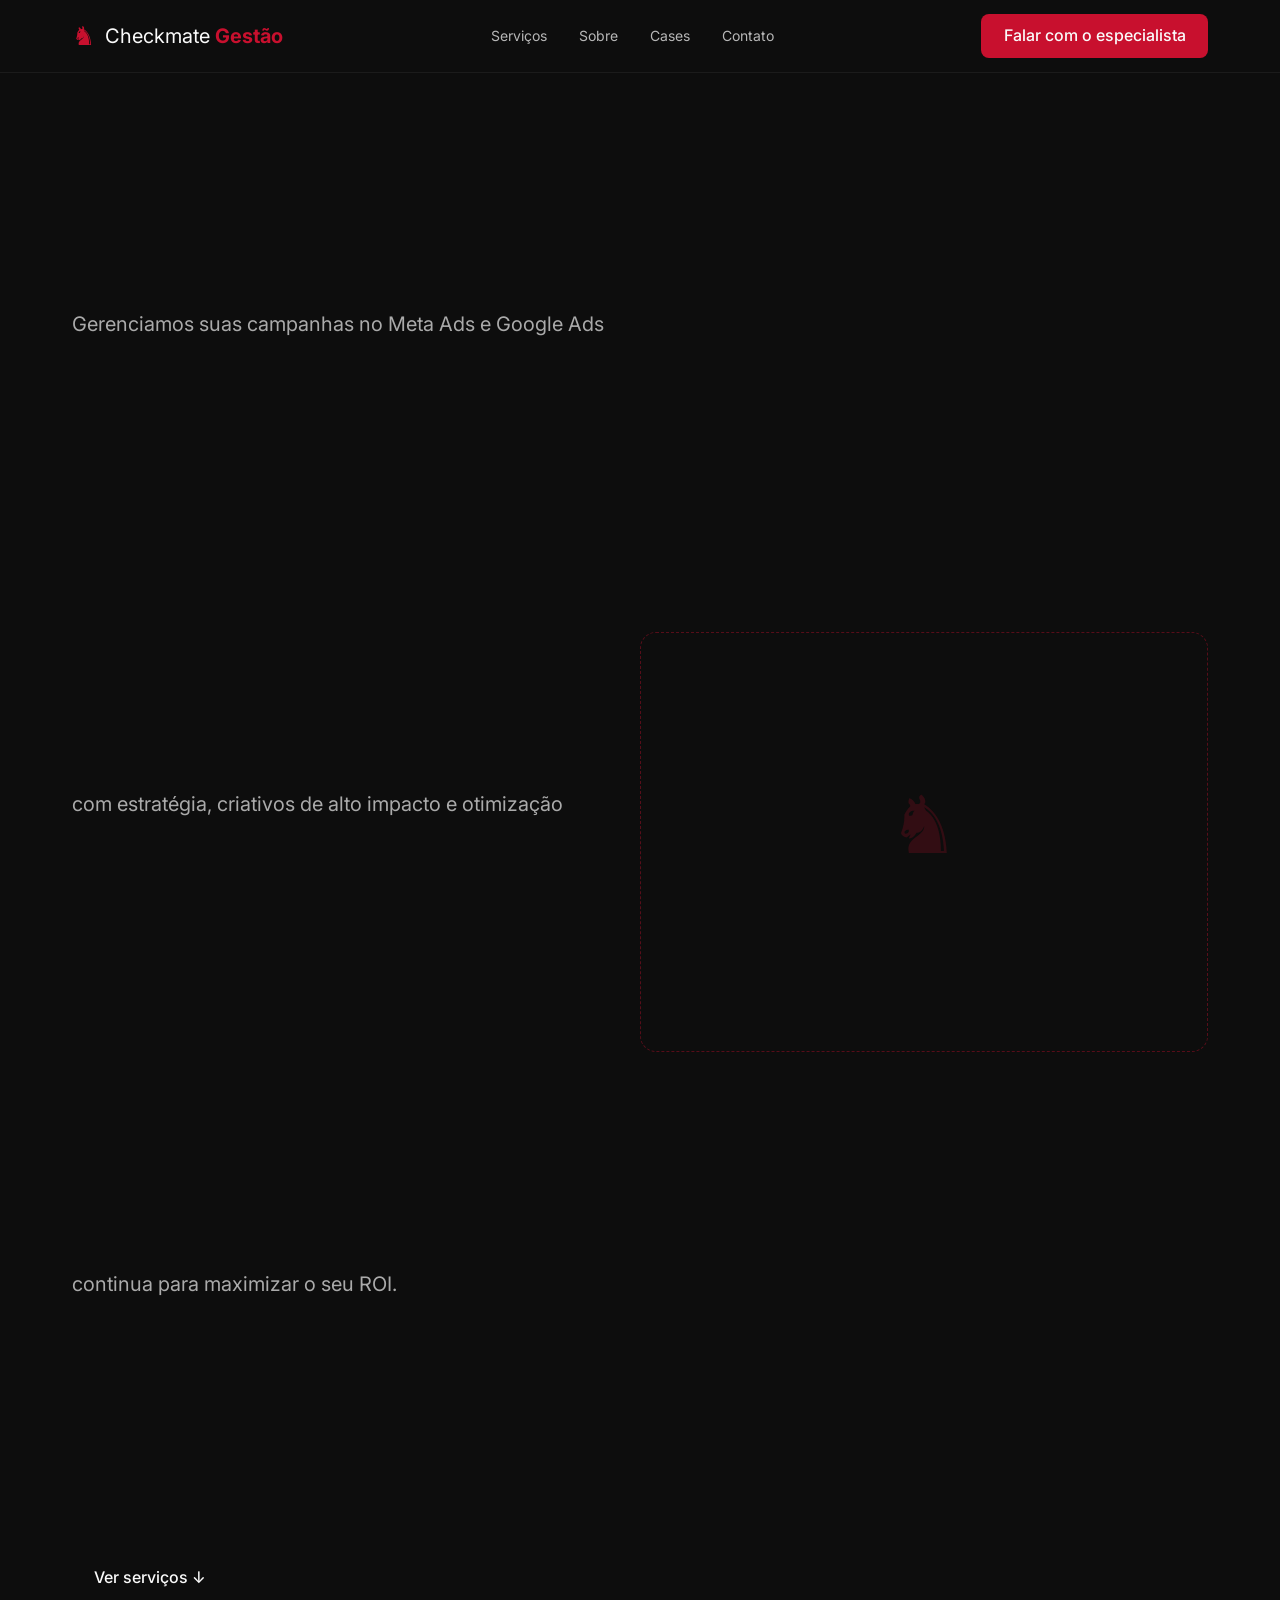
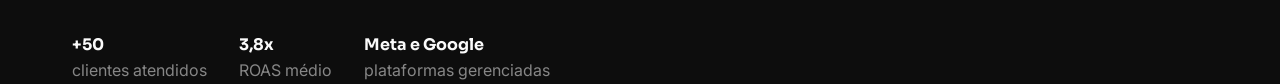
==== index.html @ 5fbe3f07 "primeira aula" ====
<!DOCTYPE html>
<html lang="pt-br">
<head>
    <meta charset="UTF-8">
    <meta name="viewport" content="width=device-width, initial-scale=1.0">
    <title>Checkmate Gestão - Tráfego Pago que Converte</title>
    <link rel="preconnect" href="https://fonts.googleapis.com" />
    <link
    href="https://fonts.googleapis.com/css2?family=Sora:wght@300;400;600;700&family=Inter:wght@300;400;500&display=swap"
    rel="stylesheet"
    />

    <link rel="stylesheet" href="css/global.css">
    <link rel="stylesheet" href="css/navbar.css">
    <link rel="stylesheet" href="css/hero.css">
    <link rel="stylesheet" href="css/services.css">
    <link rel="stylesheet" href="css/footbar.css">
</head>


<body>

<header class="navbar">
    <div class="container navbar__inner">
        <!--Logo do cavalim-->
        <a href="#inicio" class="navbar__logo">
            <span class="navbar__logo-icon">♞</span>
            <span class="navbar__logo-text">
                Checkmate <strong>Gestão</strong>
            </span>
        </a>

        <nav class="navbar__nav">
            <a href="#servicos">Serviços</a>
            <a href="#sobre">Sobre</a>
            <a href="#cases">Cases</a>
            <a href="#contato">Contato</a>
        </nav>

        <a href="#contato" class="btn btn--primary">
            Falar com o especialista
        </a>
    </div>    
</header>

<section class="hero" id="inicio">
    <div class="container hero__inner">
        <div class="hero__content">
            <span class="hero__tag">
                ♞ Gestão de Tráfego Pago  
            </span>

            <h1 class="hero__title">
                Tráfego que <em>converte</em>,
                resultados que <em>escalam</em>
            </h1>

            <p class="hero__subtitle">
                Gerenciamos suas campanhas no Meta Ads e Google Ads
                com estratégia, criativos de alto impacto e 
                otimização continua para maximizar o seu ROI.
            </p>

            <div class="hero__actions">
                <a href="#contato" class="btn btn--ghost">
                    Ver serviços ↓
                </a>
            </div>

            <div class="hero__stats">
                <div class="hero__stat">
                    <strong>+50</strong>
                    <span>clientes atendidos</span>
                </div>
                <div class="hero__stat">
                    <strong>3,8x</strong>
                    <span>ROAS médio</span>
                </div>
                <div class="hero__stat">
                    <strong>Meta e Google</strong>
                    <span>plataformas gerenciadas</span>
                </div>
            </div>

        </div>

        <div class="hero__images">
            <div class="hero__image-placeholder">
                <span>♞</span>
                <p>
                    <figure>

                    </figure>
                </p>
            </div>
        </div>
    </div>
</section>
</body>
</html>
---- css/global.css ----
/* =============================================
   CHECKMATE GESTÃO — GLOBAL STYLES
   global.css | Base, Reset e Variáveis
   ============================================= */

/* --- Importação de Fontes --- */
@import url('https://fonts.googleapis.com/css2?family=Sora:wght@300;400;600;700&family=Inter:wght@300;400;500&display=swap');

/* --- Variáveis Globais (Design Tokens) --- */
:root {
  /* Cores */
  --color-primary: #C8102E;
  --color-primary-dark: #9e0d24;
  --color-black: #0D0D0D;
  --color-dark: #1A1A1A;
  --color-white: #FAFAFA;
  --color-gray: #F2F2F2;
  --color-gray-2: #E4E4E4;
  --color-text: #333333;
  --color-text-light: #777777;

  /* Tipografia */
  --font-title: 'Sora', sans-serif;
  --font-body: 'Inter', sans-serif;

  /* Tamanhos de fonte */
  --text-sm: 0.875rem;   /* 14px */
  --text-base: 1rem;      /* 16px */
  --text-lg: 1.25rem;    /* 20px */
  --text-xl: 1.5rem;     /* 24px */
  --text-2xl: 2rem;      /* 32px */
  --text-3xl: 2.5rem;    /* 40px */
  --text-4xl: 3.5rem;    /* 56px */

  /* Espaçamentos */
  --space-sm: 0.5rem;    /* 8px  */
  --space-md: 1rem;      /* 16px */
  --space-lg: 2rem;      /* 32px */
  --space-xl: 4rem;      /* 64px */
  --space-2xl: 6rem;     /* 96px */

  /* Bordas e Sombras */
  --radius: 8px;
  --radius-lg: 16px;
  --shadow: 0 4px 20px rgba(0, 0, 0, 0.08);
  --shadow-lg: 0 12px 40px rgba(0, 0, 0, 0.15);

  /* Largura máxima do container */
  --max-width: 1200px;
}

/* --- Reset Universal --- */
*,
*::before,
*::after {
  box-sizing: border-box;   /* padding e border incluídos no tamanho */
  margin: 0;
  padding: 0;
}

/* --- Rolagem suave ao clicar em links âncora --- */
html {
  scroll-behavior: smooth;
}

/* --- Estilos base do body --- */
body {
  font-family: var(--font-body);
  font-size: var(--text-base);
  color: var(--color-text);
  background-color: var(--color-white);
  line-height: 1.6;
  -webkit-font-smoothing: antialiased; /* deixa as fontes mais suaves */
}

/* --- Imagens responsivas por padrão --- */
img {
  max-width: 100%;
  display: block;
}

/* --- Links sem sublinhado --- */
a {
  text-decoration: none;
  color: inherit;
}

/* --- Utilitário: Container centralizado --- */
.container {
  width: 100%;
  max-width: var(--max-width);
  margin: 0 auto;          /* centraliza horizontalmente */
  padding: 0 var(--space-lg);
}
---- css/navbar.css ----
.navbar {
    position: fixed;
    top: 0;
    left: 0;
    right: 0;
    z-index: 100;
    background-color: var(--color-black);
    border-bottom: 1px solid rgba(255, 255, 255, 0.06);
    padding: 0 var(--space-lg);
}

.navbar__inner {
    display: flex;
    align-items: center;
    justify-content: space-between;
    height: 72px;
}

.navbar__logo {
    display: flex;
    align-items: center;
    gap: 10px;
    color: var(--color-white);
    font-family: var(--font-tittle);
    font-size: var(--text-lg);
}

.navbar__logo-icon {
    color: var(--color-primary);
    font-size: 1.6rem;
    line-height: 1;
}

.navbar__logo-text strong {
    color: var(--color-primary);
}

.navbar__nav {
    display: flex;
    gap: var(--space-lg);
}

.navbar__nav a {
    color: rgba(255, 255, 255, 0.7);
    font-size: var(--text-sm);
    font-weight: 400;
    transition: color 0.2s ease;
}

.navbar__nav a:hover {
    color: var(--color-white);
}

.btn {
    display: inline-flex;
    align-items: center;
    gap: var(--space-sm);
    padding: 0.6rem 1.4rem;
    border-radius: var(--radius);
    font-family: var(--text-sm);
    font-weight: 500;
    cursor: pointer;
    transition: all 0.2s ease;
    border: none;
}

.btn--primary {
    background-color: var(--color-primary);
    color: var(--color-white);
}

.btn--primary:hover {
    background-color: var(--color-primary-dark);
    transform: translateY(-1px);
    box-shadow: 0 4px 16px rgba(200, 16, 40, 0.35);
}
---- css/hero.css ----
.hero {
    background-color: var(--color-black);
    color: var(--color-white);
    padding-top: calc(72px + var(--space-2x1));
    padding-bottom: var(--space-2x1);
    overflow: hidden;
}

.hero__inner {
    display: grid;
    grid-template-columns: 1fr 1fr;
    gap: var(--space-x1);
    align-items: center;
}

.hero__tag {
    display: inline-block;
    background-color: rgba(200, 16, 46, 0.15);
    color: var(--color-primary);
    border: 1px solid rgba(200, 16, 46, 0.3);
    padding: 0.3rem 1rem;
    border-radius: 100px;
    font-size: var(--text-sm);
    font-weight: 500;
    letter-spacing: 0.5px;
    margin-bottom: var(--space-md);
}

.hero__title {
    font-family: var(--font-title);
    font-size: var(--text-4x1);
    font-weight: 700;
    line-height: 1.1;
    margin-bottom: var(--space-md);
}

.hero__title em {
    color: var(--color-primary);
    font-style: normal;
}

.hero__subtitle {
    color: rgba(255, 255, 255, 0.65);
    font-size: var(--text-lg);
    line-height: 480px;
    margin-bottom: var(--space-lg);
}

.hero__actions {
    display: flex;
    gap: var(--space-md);
    flex-wrap: wrap;
    margin-bottom: var(--space-x1);
}

.btn-ghost {
    background-color: transparent;
    color: rgba(255, 255, 255, 0.7);
    border: 1px solid rgba(255, 255, 255, 0.2);
}

.btn--ghost:hover {
    border-color: rgba(255, 255, 255, 0.6);
    color: var(--color-white);
}

.hero__stats {
    display: flex;
    gap: var(--space-lg);
    border-top: 1px solid rgba(255, 255, 255 0.08);
    padding-top: var(--space-lg);
}

.hero__stat strong {
    display: block;
    font-family: var(--font-title);
    font-size: var(--text-2x1);
    color: var(--color-white);
}

.hero__stat span {
    font-size: var(--text-em);
    color: rgba(255, 255, 255, 0.5);
}

.hero__image-placeholder {
    background: linear-gradient(135deg #1a1a1a, #111);
    border: 1px dashed rgba(200, 16, 46, 0.4);
    border-radius: var(--radius-lg);
    height: 420px;
    display: flex;
    flex-direction: column;
    align-items: center;
    justify-content: center;
    gap: 12px;
    color: rgba(255, 255, 255, 0.2);
}

.hero__image-placeholder span {
    font-size: 80px;
    color: rgba(200, 16, 46, 0.2);
}
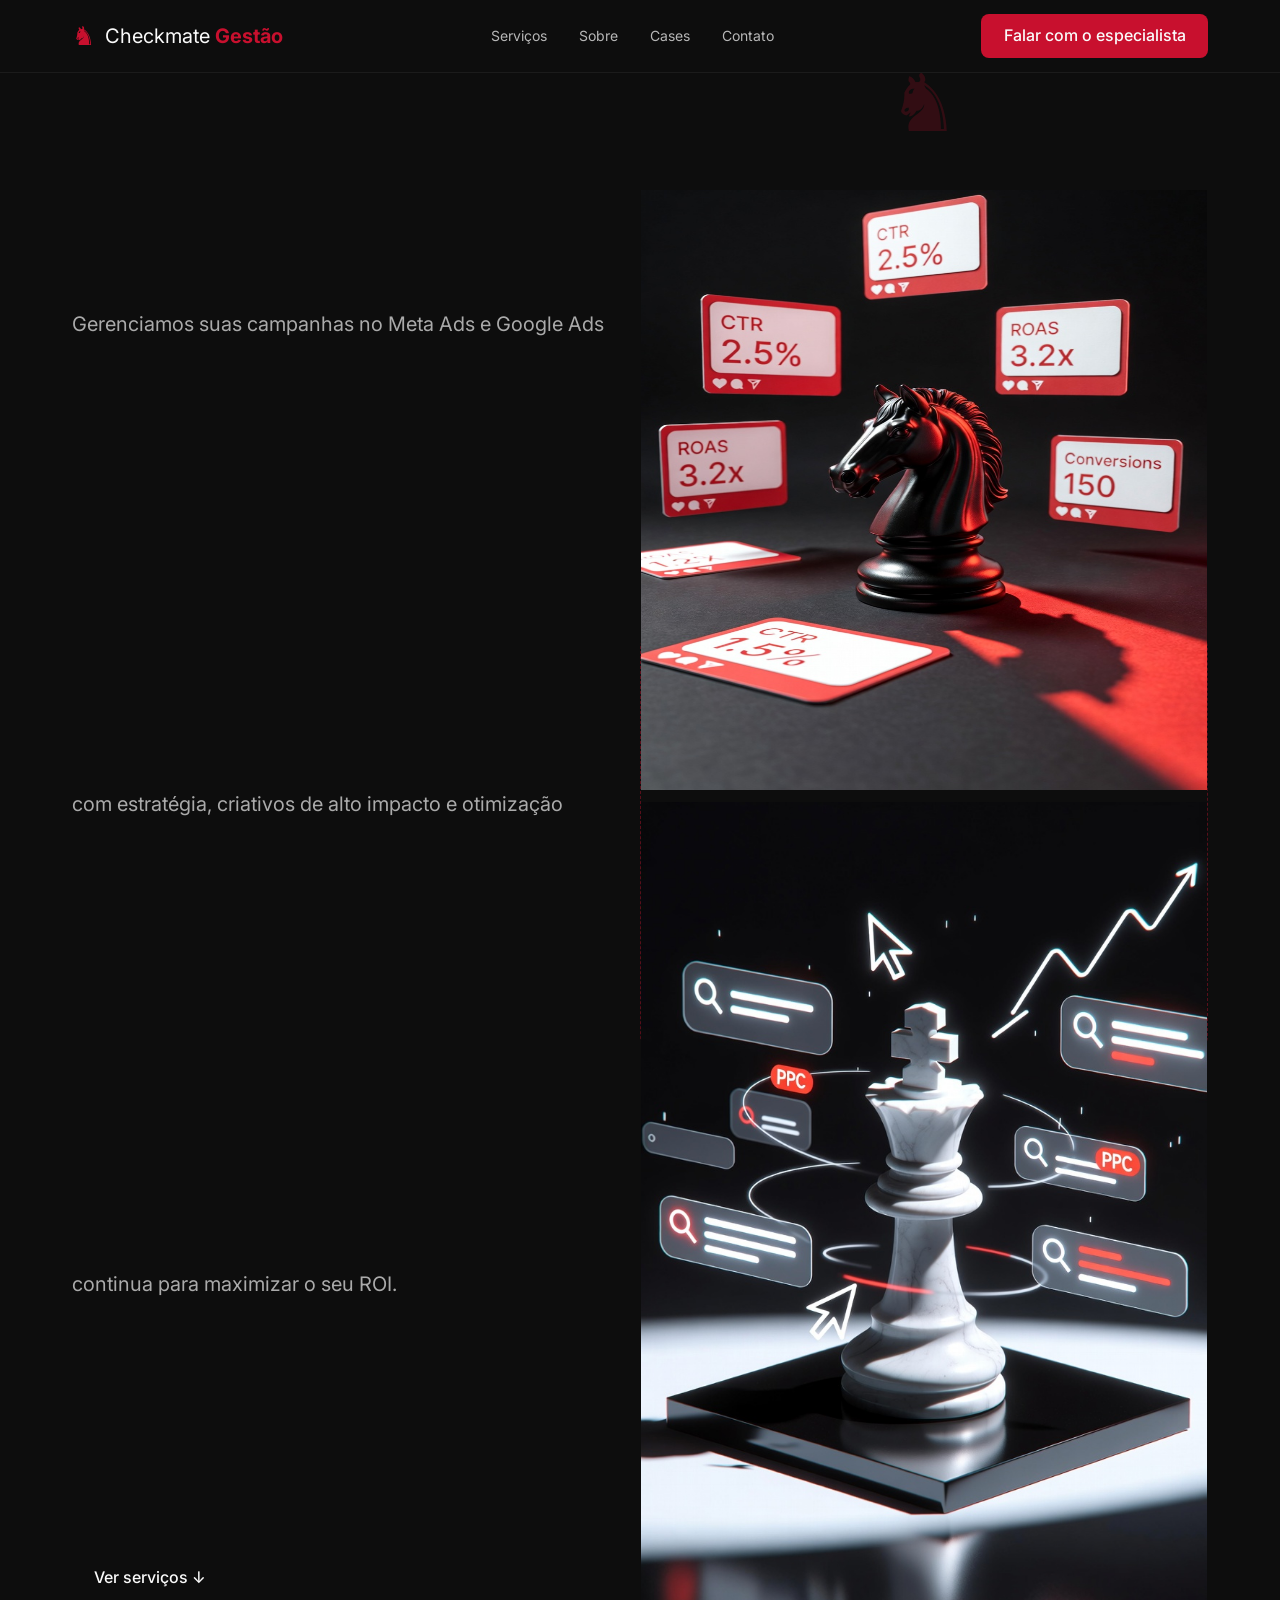
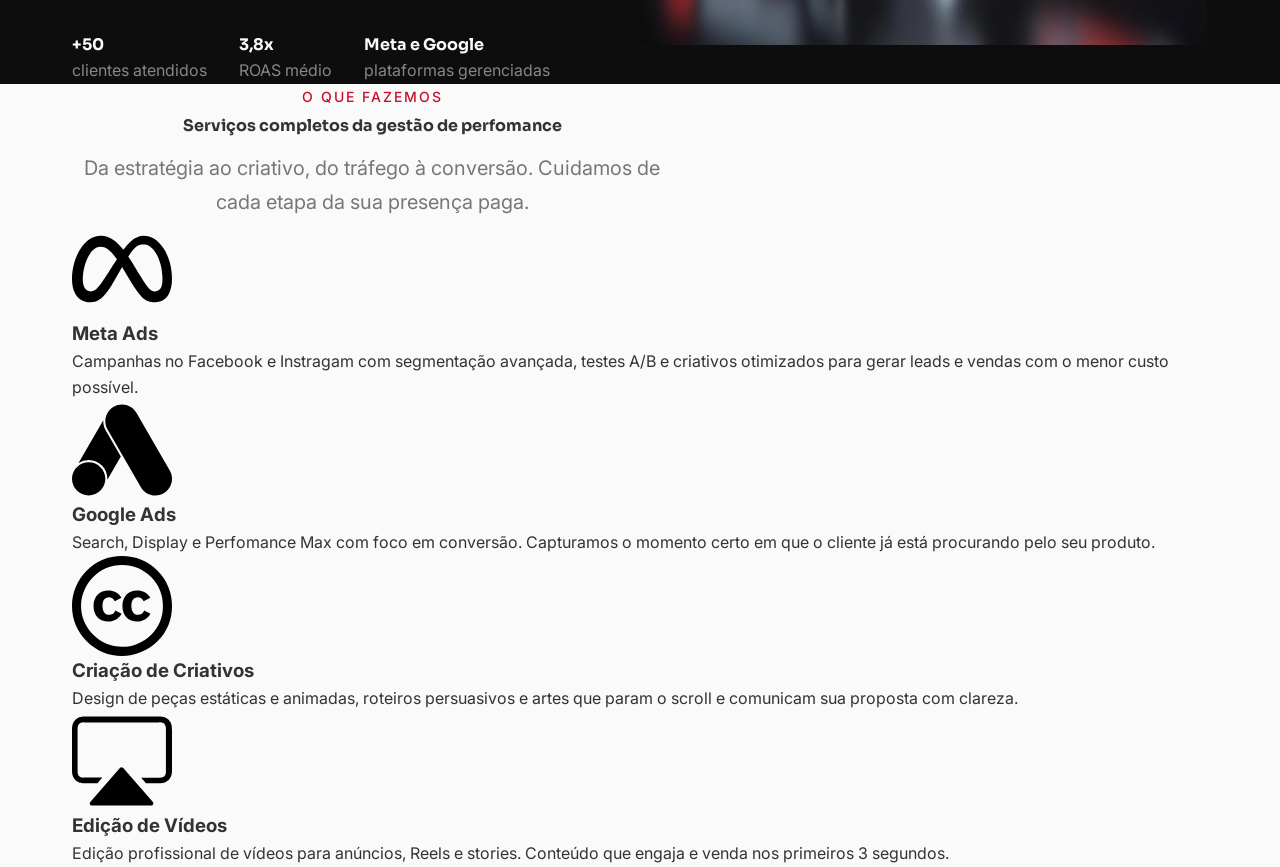
==== commit f37b9ba9: "2" ====
--- a/index.html
+++ b/index.html
@@ -89,12 +89,81 @@
                 <span>♞</span>
                 <p>
                     <figure>
+                        <img src="assets/images/ctr.jpg" alt="ctr alto" width="600" height="600">
+                    </figure>
+                    <figure>
+                        <img src="assets/images/insta.jpg" alt="instagram">
+                    </figure>
+            </div>
+        </div>
+    </div>
+</section>
+<section class="services" id="servicos">
+    <div class="container">
 
-                    </figure>
+        <div class="section-header">
+            <span class="section-tag">O que fazemos</span>
+            <h2 class="section-title">
+                Serviços completos da gestão de perfomance
+            </h2>
+            <p class="section-subtitle">
+                Da estratégia ao criativo, do tráfego à conversão.
+                Cuidamos de cada etapa da sua presença paga. 
+            </p>
+        </div>
+
+        <div class="servicos__grid"></div>
+
+        <div class="service-grid">
+            <div class="service-card">
+                <div class="service-card__icon">
+                    <img src="assets/icons/meta.svg" alt="Meta ads" height="100" width="100"/>
+                </div>
+                <h3>Meta Ads</h3>
+                <p>Campanhas no Facebook e Instragam com segmentação
+                    avançada, testes A/B e criativos otimizados para gerar leads e vendas com o menor custo possível.</p>
+            </div>
+
+            <div class="service-card">
+                <div class="service-card__icon">
+                    <img src="assets/icons/googleads.svg" alt="Google Ads" width="100" height="100" />
+                </div>
+                <h3>Google Ads</h3>
+                <p>
+                    Search, Display e Perfomance Max com foco em
+                    conversão. Capturamos o momento certo em que
+                    o cliente já está procurando pelo seu produto.
+                </p>
+            </div>
+
+            <div class="service-card">
+                <div class="service-card__icon">
+                    <img src="assets/icons/creative.svg" alt="Criativos" height="100" width="100" />
+                </div>
+
+                <h3>Criação de Criativos</h3>
+                <p>
+                    Design de peças estáticas e animadas, roteiros persuasivos e artes que param o scroll e comunicam sua proposta com clareza.
+                </p>
+            </div>
+
+            <div class="service-card">
+                <div class="service-card__icon">
+                    <img src="assets/icons/video.svg" alt="Edição de Vídeo" width="100" height="100">
+                </div>
+                <h3>Edição de Vídeos</h3>
+                <p>
+                    Edição profissional de vídeos para anúncios, Reels e stories. Conteúdo que engaja e venda nos primeiros 3 segundos.
                 </p>
             </div>
         </div>
     </div>
 </section>
+
+<section class="about" id="sobre">
+    <div class="container about__inner">
+        
+    </div>
+</section>
 </body>
 </html>
--- a/css/services.css
+++ b/css/services.css
@@ -0,0 +1,88 @@
+.services {
+    padding: var(--space-2x1) 0;
+    background-color: var(--color-white);
+}
+
+.section-header {
+    text-align: center;
+    max-width: 600px;
+    margin: 0 auto var(--space-x1);
+}
+
+.section-tag {
+    display: inline-block;
+    font-size: var(--text-sm);
+    font-weight: 500;
+    color: var(--color-primary);
+    text-transform: uppercase;
+    letter-spacing: 2px;
+    margin-bottom: var(--space-sm);
+}
+
+.section-title {
+    font-family: var(--font-title);
+    font-size: var(--text-3x1);
+    line-height: 1.2;
+    color: var(--space-md);
+    margin-bottom: var(--space-md);
+}
+
+
+.section-subtitle {
+    font-size: var(--text-lg);
+    color: var(--color-text-light);
+    line-height: 1.7;
+}
+
+
+.services__grid {
+    display: grid;
+    grid-template-columns: repeat(4, 1fr);
+    gap: var(--space-md);
+}
+
+.services-card {
+    background-color: var(--color-gray);
+    border: 1px solid var(--color-gray-2);
+    border-radius: var(--radius-lg);
+    padding: var(--space-lg);
+    transition: all 0.25s ease;
+    cursor: default;
+}
+
+.services-card:hover {
+border-color: var(--color-primary);
+box-shadow: var(--shadow-lg);
+transform: translate(-4px);
+}
+
+.services-card__icon {
+    width: 48px;
+    height: 48px;
+    background-color: rgba(200, 16, 46, 0.1);
+    border-radius: var(--radius);
+    display: flex;
+    align-items: center;
+    justify-content: center;
+    margin-bottom: var(--space-md);
+}
+
+.services-card__icon img {
+    width: 28px;
+    height: 28px;
+    object-fit: contain;
+    font-size: 1.5rem;
+}
+
+.services-card h3 {
+    font-family: var(--font-title);
+    font-size: var(--text-lg);
+    color: var(--color-black);
+    margin-bottom: var(space-sm);
+}
+
+.services-card p {
+    font-size: var(--text-sm);
+    color: var(--color-text-light);
+    line-height: 1.7;
+}
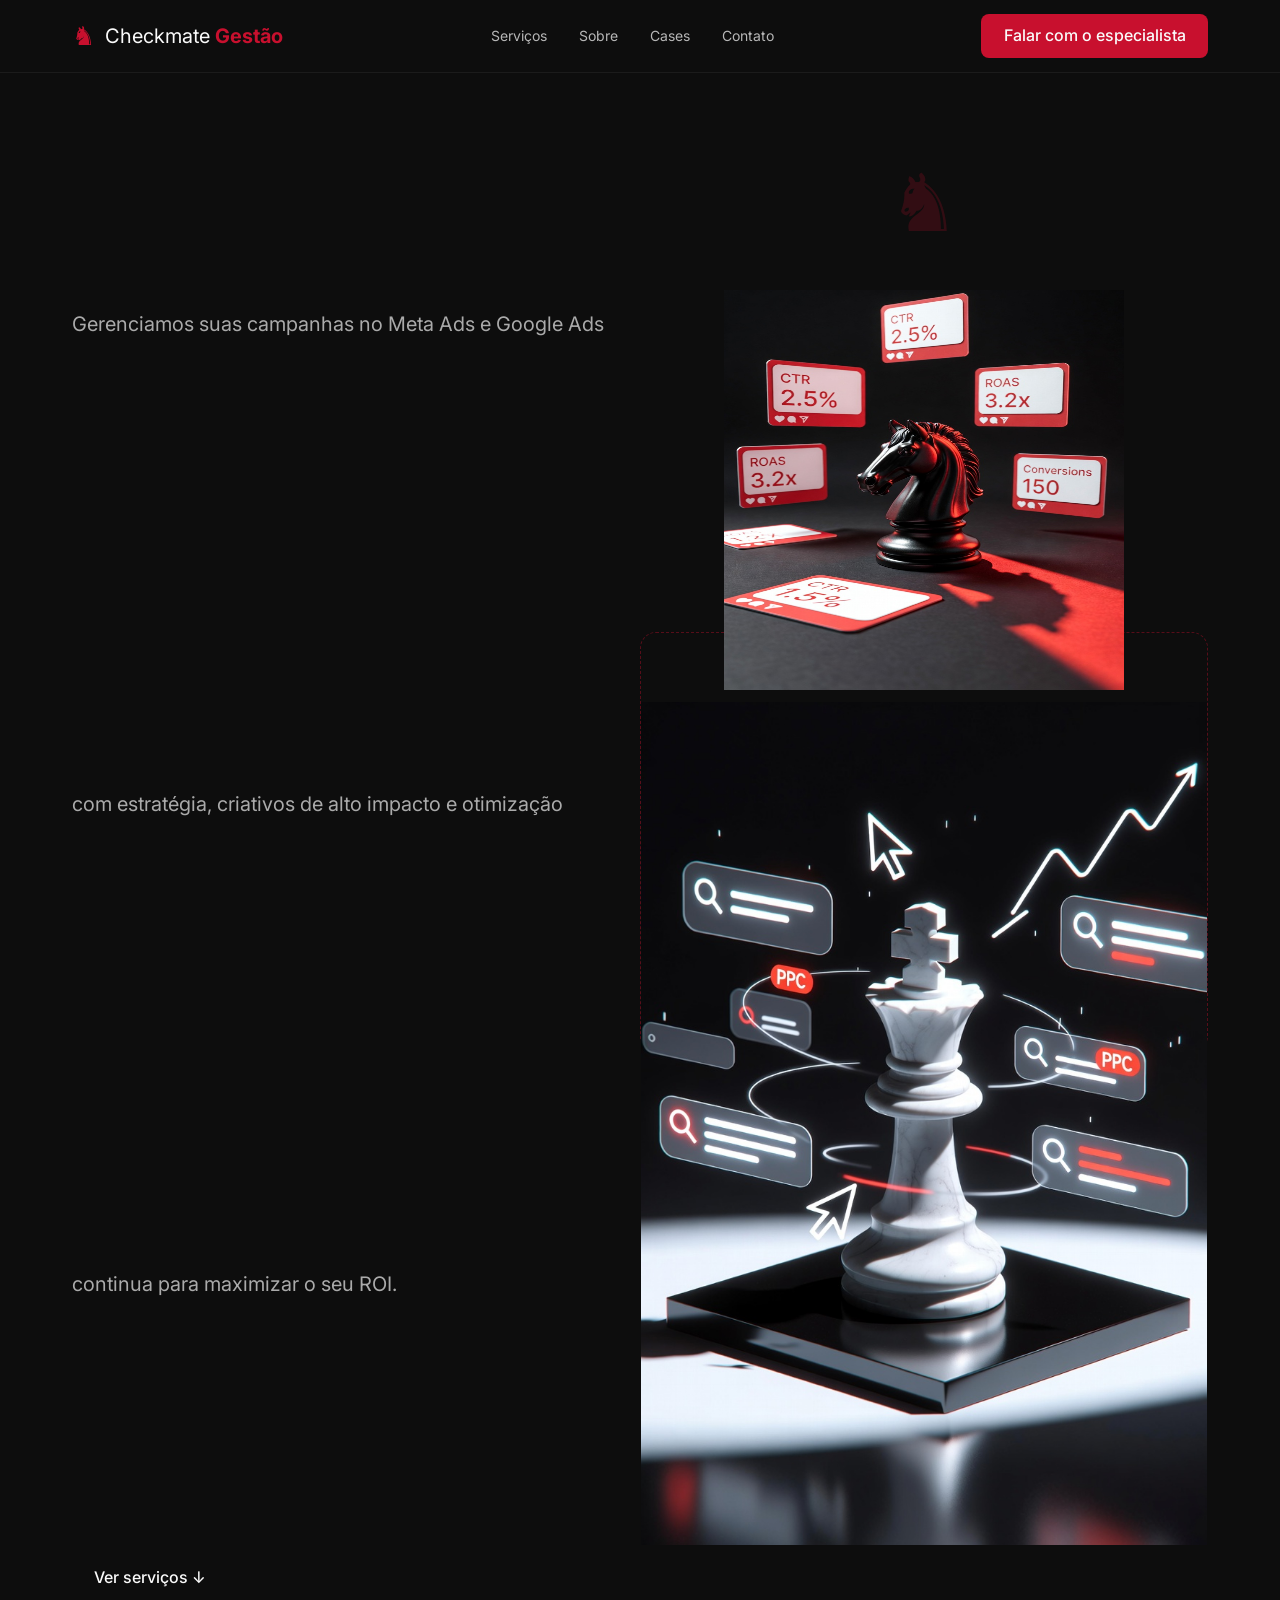
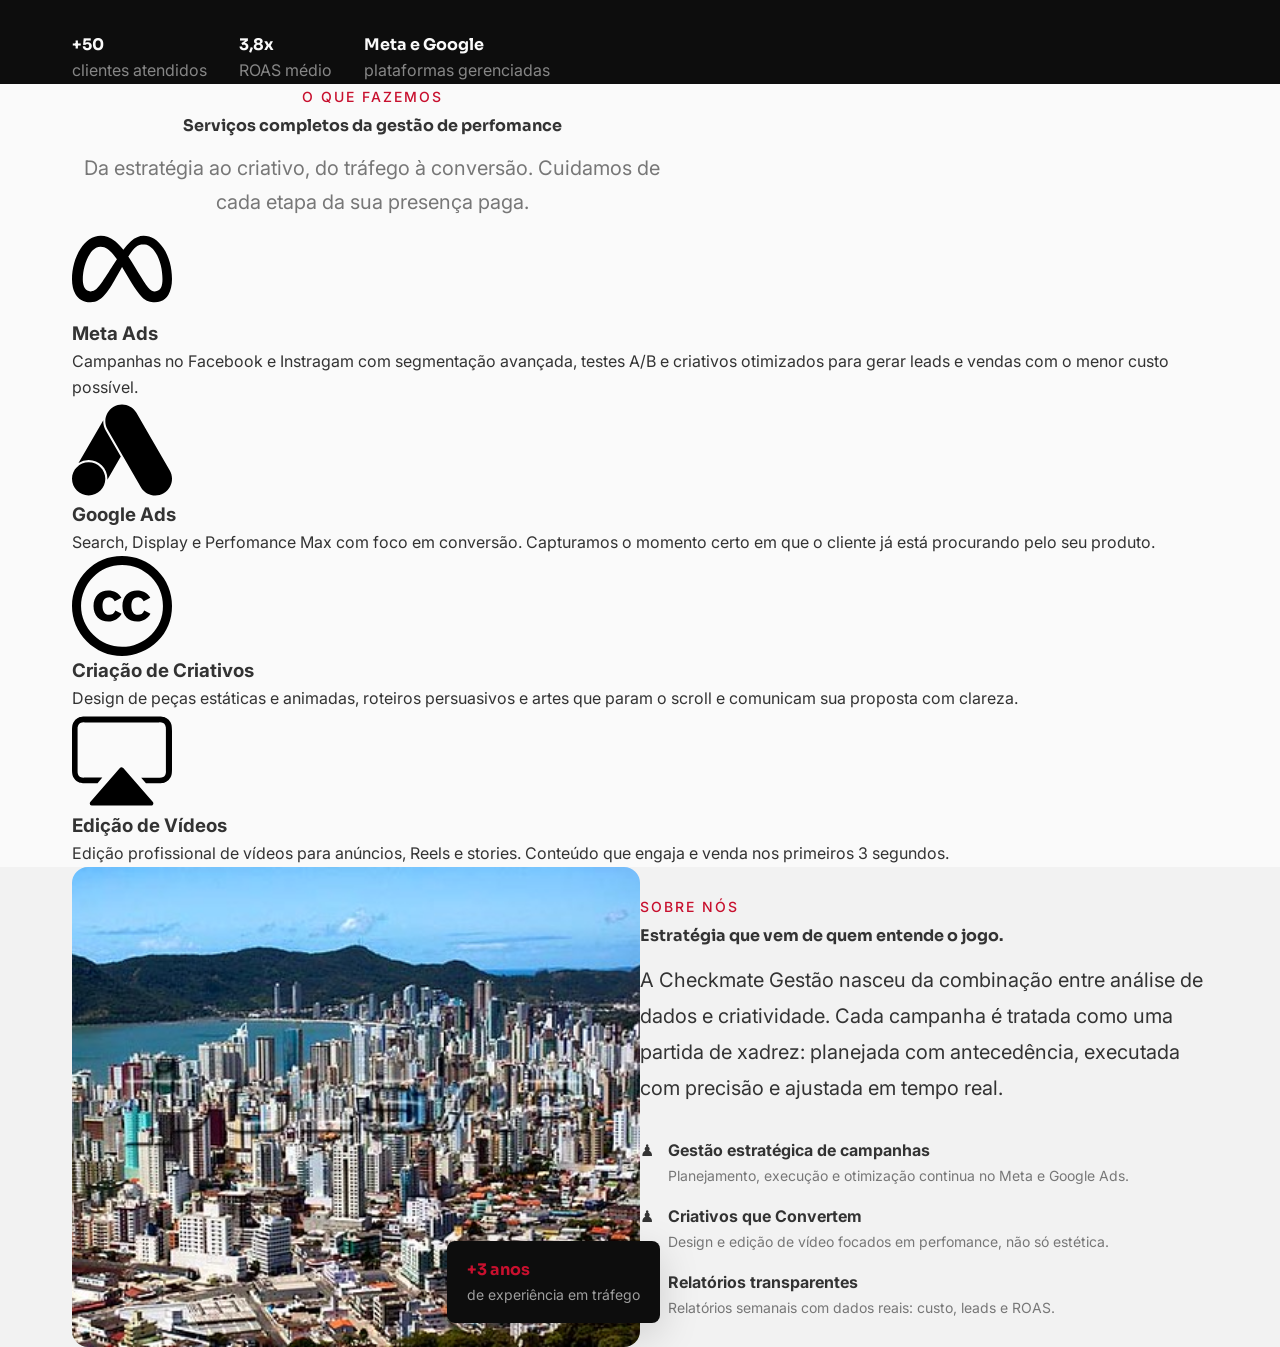
==== commit 8c2a3d07: "2.1" ====
--- a/index.html
+++ b/index.html
@@ -15,6 +15,7 @@
     <link rel="stylesheet" href="css/hero.css">
     <link rel="stylesheet" href="css/services.css">
     <link rel="stylesheet" href="css/footbar.css">
+    <link rel="stylesheet" href="css/about.css">
 </head>
 
 
@@ -43,6 +44,9 @@
     </div>    
 </header>
 
+<main>
+
+    <!--parte 1:hero-->
 <section class="hero" id="inicio">
     <div class="container hero__inner">
         <div class="hero__content">
@@ -89,7 +93,7 @@
                 <span>♞</span>
                 <p>
                     <figure>
-                        <img src="assets/images/ctr.jpg" alt="ctr alto" width="600" height="600">
+                        <img src="assets/images/ctr.jpg" alt="ctr alto" width="400" height="400">
                     </figure>
                     <figure>
                         <img src="assets/images/insta.jpg" alt="instagram">
@@ -98,6 +102,8 @@
         </div>
     </div>
 </section>
+
+    <!--parte 2:serviços-->
 <section class="services" id="servicos">
     <div class="container">
 
@@ -160,10 +166,67 @@
     </div>
 </section>
 
+    <!--parte 3:sobre-->
 <section class="about" id="sobre">
     <div class="container about__inner">
-        
+
+        <div class="about__media">
+            <div class="about__image-wrap">
+
+                <img
+                src="assets/images/sobre.jpg"
+                alt="Localização"
+                class="about__image"
+                />
+
+                <div class="about__badge">
+                    <strong>+3 anos</strong>
+                    <span>de experiência em tráfego</span>
+                </div>
+            </div>
+        </div>
+
+        <div class="about__content">
+            <span class="section-tag">Sobre nós</span>
+
+            <h2 class="section-title" style="text-align: left;">
+                Estratégia que vem de quem entende o jogo.
+            </h2>
+
+            <p class="about__text">
+                A Checkmate Gestão nasceu da combinação entre análise de dados e criatividade. Cada campanha é tratada
+                como uma partida de xadrez: planejada com antecedência, executada com precisão e ajustada em tempo real.
+            </p>
+
+            <ul class="about__features">
+                <li>
+                    <span class="about__feature-icon">♟</span>
+                    <div>
+                        <strong>Gestão estratégica de campanhas</strong>
+                        <p>Planejamento, execução e otimização continua no Meta e Google Ads.</p>
+                    </div>
+                </li>
+                <li>
+                    <span class="about__feature-icon">♟</span>
+                    <div>
+                        <strong>Criativos que Convertem</strong>
+                        <p>Design e edição de vídeo focados em perfomance, não só estética.</p>
+                    </div>
+                </li>
+                <li>
+                    <span class="about__feature-icon">♟</span>
+                    <div>
+                        <strong>Relatórios transparentes</strong>
+                        <p>Relatórios semanais com dados reais: custo, leads e ROAS.</p>
+                    </div>
+                </li>
+            </ul>
+        </div>
+
+
     </div>
 </section>
+
+</main>
 </body>
 </html>
--- a/css/about.css
+++ b/css/about.css
@@ -0,0 +1,89 @@
+.about {
+    padding: var(--space-2x1) 0;
+    background-color: var(--color-gray);
+}
+
+.about__inner {
+    display: grid;
+    grid-template-columns: 1fr 1fr;
+    gap: var(--space-x1);
+    align-items: center;
+}
+
+.about__image-wrap {
+    position: relative;
+}
+
+.about__image {
+    width: 100%;
+    height: 480px;
+    object-fit: cover;
+    border-radius: var(--radius-lg);
+    display: block;
+}
+
+.about__badge {
+    position: absolute;
+    bottom: 24px;
+    right: -20px;
+    background: var(--color-black);
+    color: var(--color-white);
+    padding: 16px 20px;
+    border-radius: var(--radius);
+    box-shadow: var(--shadow-lg);
+    display: flex;
+    flex-direction: column;
+    gap: 2px;
+    min-width: 140px;
+}
+
+.about__badge strong {
+    font-family: var(--font-title);
+    font-size: var(--text-x1);
+    color: var(--color-primary);
+}
+
+.about__badge span {
+    font-size: var(--text-sm);
+    color: rgba(255, 255, 255, 0.6);
+}
+
+.about__text {
+    font-size: var(--text-lg);
+    color: var(--color-text);
+    line-height: 1.8;
+    margin-bottom: var(--space-lg);
+}
+
+.about__features {
+    list-style: none;
+    padding: 0;
+    display: flex;
+    flex-direction: column;
+    gap: var(--space-md);
+}
+
+.about__features li {
+    display: flex;
+    gap: 14px;
+    align-items: flex-start;
+}
+
+.about__features-icon {
+    color: var(--color-primary);
+    font-size: 1.2rem;
+    margin-top: 3px;
+    flex-shrink: 0;
+}
+
+.about__features li strong {
+    display: block;
+    font-size: var(--text-base);
+    margin-bottom: 2px;
+}
+
+.about__features li p {
+    font-size: var(--text-sm);
+    color: var(--color-text-light);
+    margin: 0;
+}
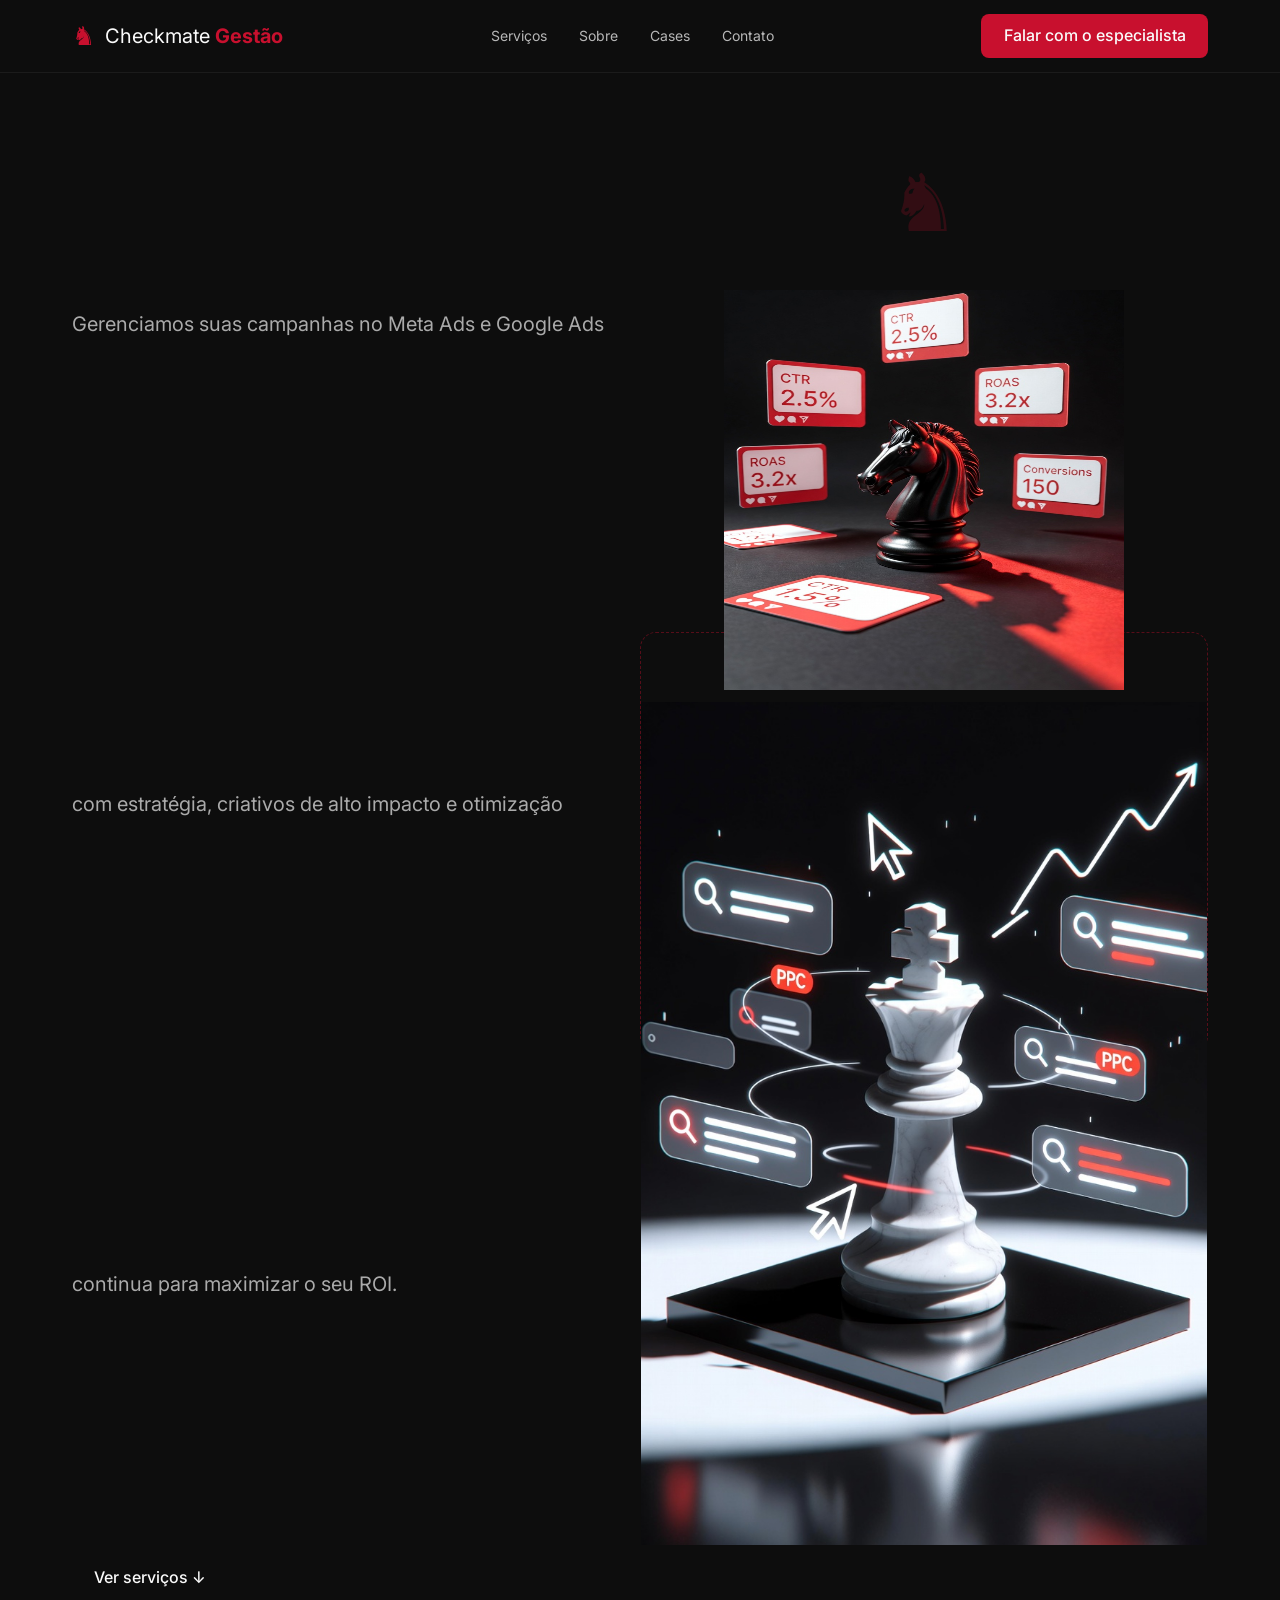
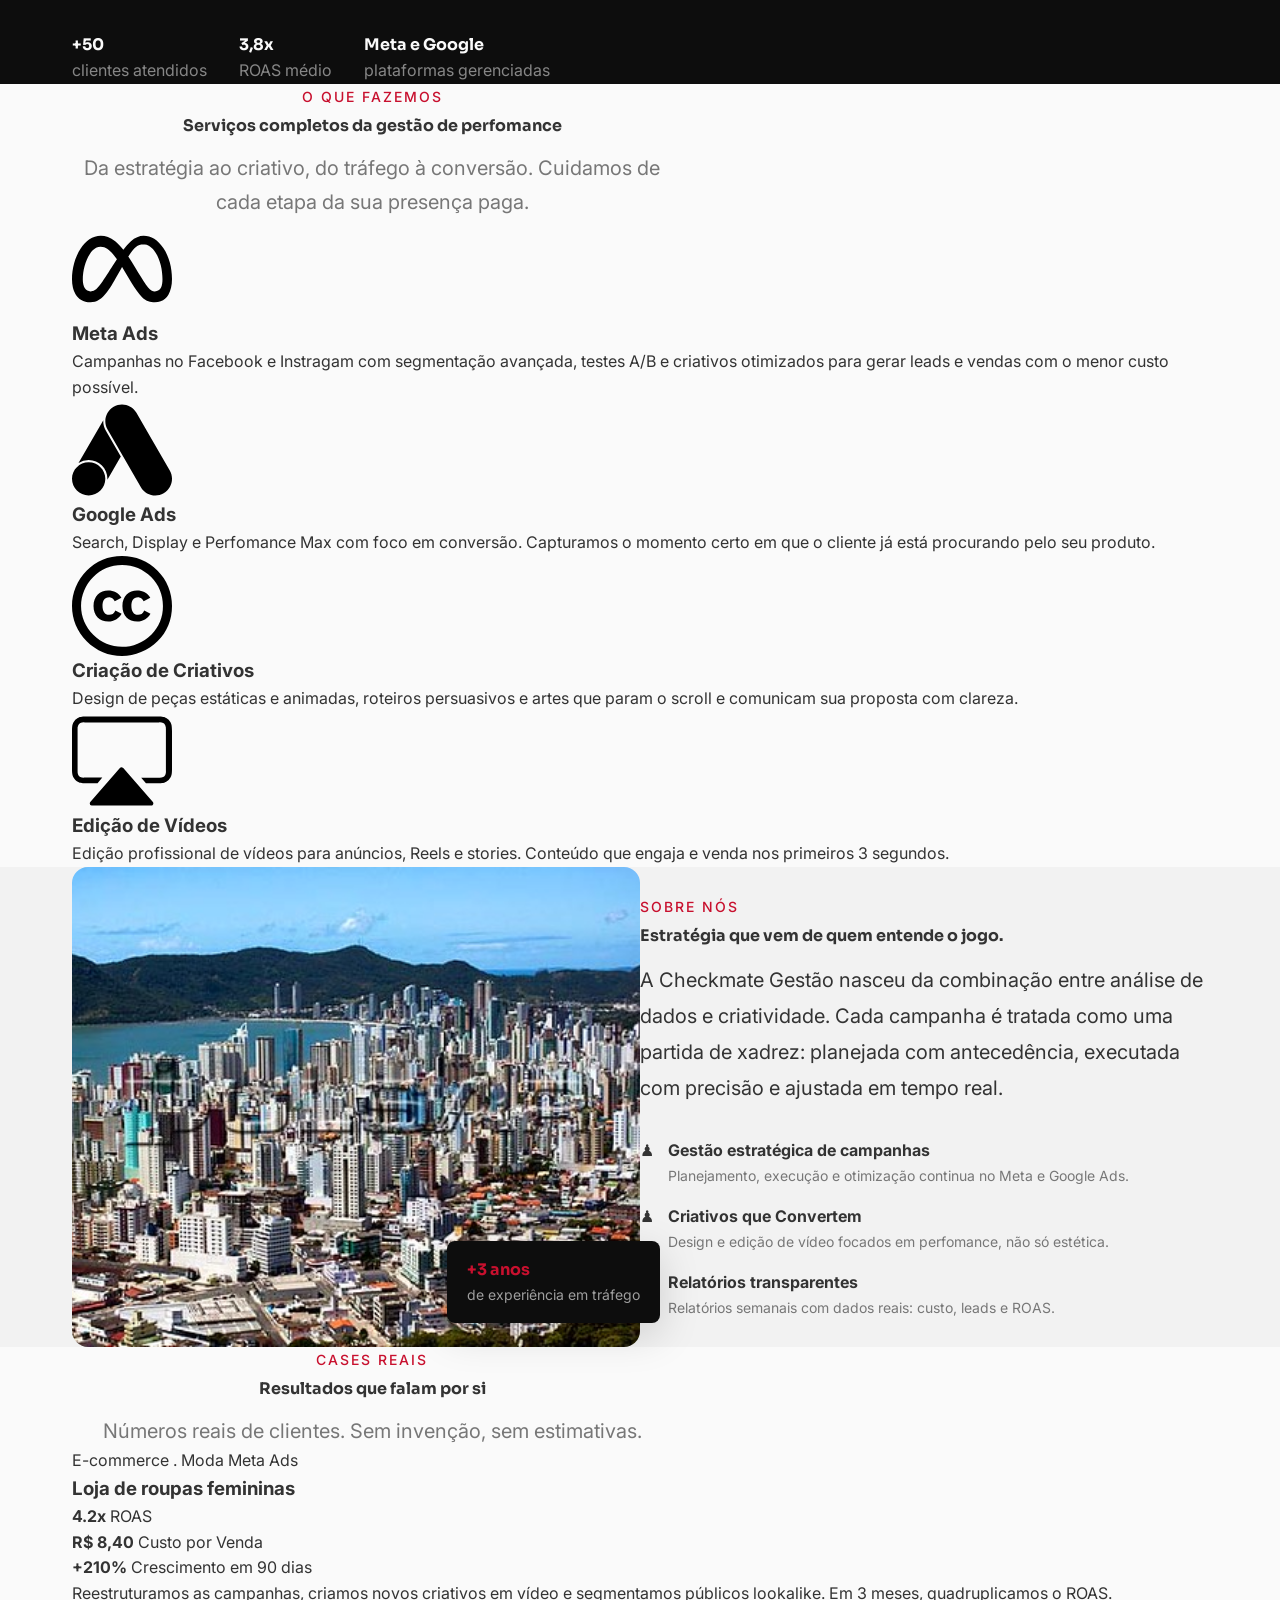
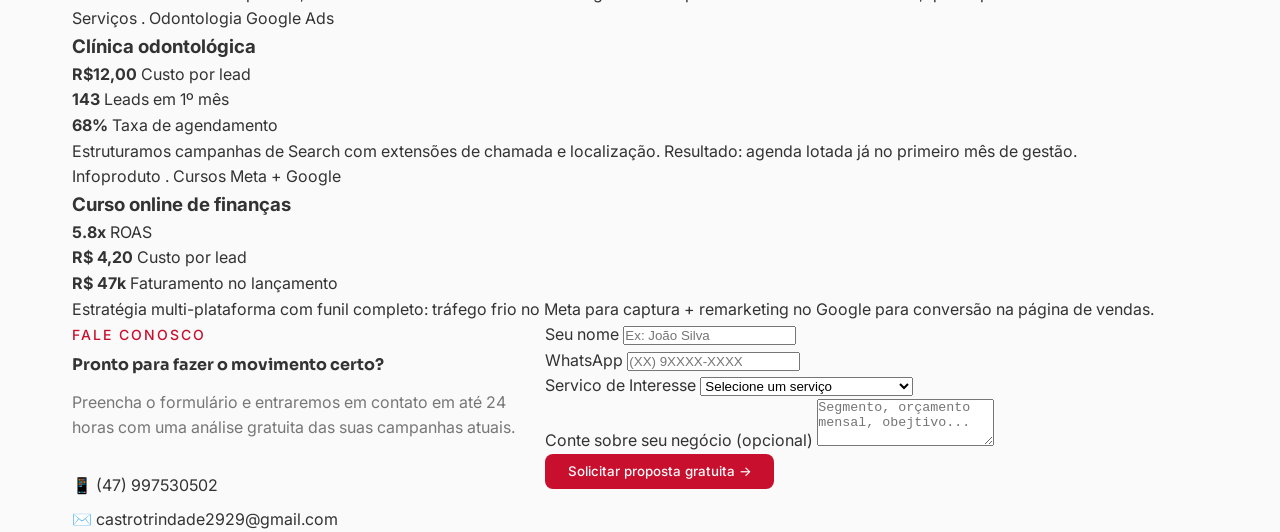
==== commit 8ff2f3e2: "2.2" ====
--- a/index.html
+++ b/index.html
@@ -16,6 +16,7 @@
     <link rel="stylesheet" href="css/services.css">
     <link rel="stylesheet" href="css/footbar.css">
     <link rel="stylesheet" href="css/about.css">
+    <link rel="stylesheet" href="css/contact.css">
 </head>
 
 
@@ -227,6 +228,193 @@
     </div>
 </section>
 
+
+<section class="cases" id="cases">
+    <div class="container">
+
+        <div class="section-header">
+            <span class="section-tag">Cases reais</span>
+            <h2 class="section-title">Resultados que falam por si</h2>
+            <p class="section-subtitle">
+                Números reais de clientes.
+                Sem invenção, sem estimativas.
+            </p>
+        </div>
+
+        <div class="cases__grid">
+           
+            <article class="case-card">
+                <div class="case-card__header">
+                    <span class="case-card__niche">E-commerce . Moda</span>
+                    <span class="case-card__platform">Meta Ads</span>
+                </div>
+                <h3 class="case-card__title">Loja de roupas femininas</h3>
+                <div class="case-card__metrics">
+                    <div class="metric">
+                        <strong>4.2x</strong>
+                        <span>ROAS</span>
+                    </div>
+                    <div class="metric">
+                        <strong>R$ 8,40</strong>
+                        <span>Custo por Venda</span>
+                    </div>
+                <div class="metric">
+                    <strong>+210%</strong>
+                    <span>Crescimento em 90 dias</span>
+                </div>
+                </div>
+                <p class="case-card__desc">
+                    Reestruturamos as campanhas, criamos novos
+                    criativos em vídeo e segmentamos públicos
+                    lookalike. Em 3 meses, quadruplicamos o ROAS.
+                </p>
+            </article>
+
+            <article class="case-card">
+                <div class="case-card__header">
+                    <span class="case-card__niche">Serviços . Odontologia</span>
+                    <span class="case-card__platform">Google Ads</span>
+                </div>
+                <h3 class="case-card__title">Clínica odontológica</h3>
+                <div class="case-card__metrics">
+                    <div class="metric">
+                        <strong>R$12,00</strong>
+                        <span>Custo por lead</span>
+                    </div>
+
+                <div class="metric">
+                    <strong>143</strong>
+                    <span>Leads em 1º mês</span>
+                </div>
+
+                <div class="metric">
+                    <strong>68%</strong>
+                    <span>Taxa de agendamento</span>
+                </div>
+                </div>
+
+                <p class="case-card__desc">
+                    Estruturamos campanhas de Search com extensões
+                    de chamada e localização. Resultado: agenda 
+                    lotada já no primeiro mês de gestão.
+                </p>
+            </article>
+        
+        <article class="case-card">
+            <div class="case-card__header">
+                <span class="case-card__niche">Infoproduto . Cursos</span>
+                <span class="case-card__platform--both">Meta + Google</span>
+            </div>
+
+            <h3 class="case-card__title">Curso online de finanças</h3>
+            <div class="case-card__metrics">
+                <div class="metric">
+                    <strong>5.8x</strong>
+                    <span>ROAS</span>
+                </div>
+                <div class="metric">
+                    <strong>R$ 4,20</strong>
+                    <span>Custo por lead</span>
+                </div>
+                <div class="metric">
+                    <strong>R$ 47k</strong>
+                    <span>Faturamento no lançamento</span>
+                </div>
+            </div>
+
+            <p class="case-card__desc">
+                Estratégia multi-plataforma com funil completo:
+            tráfego frio no Meta para captura + remarketing
+                no Google para conversão na página de vendas.
+            </p>
+        </article>
+        
+        
+        
+        </div>
+    </div>
+</section>
+<section class="contact" id="contato">
+    <div class="container contact__inner">
+
+        <div class="contact__info">
+            <span class="section-tag">Fale conosco</span>
+            <h2 class="section-title" style="text-align: left;">
+                Pronto para fazer o movimento certo?
+            </h2>
+            <p>
+                Preencha o formulário e entraremos em contato
+                em até 24 horas com uma análise gratuita
+                das suas campanhas atuais.
+            </p>
+
+            <div class="contact__direct">
+                <a href=" https://wa.me/554797530502" class="contact__link" target="_blank">
+                    <span class="contact__link-icon">📱</span>
+                    <span>(47) 997530502</span>
+                </a>
+                <a href="mailto:castrotrindade2929@gmail.com" class="contact__link">
+                    <span class="contact__link-icon">✉️</span>
+                    <span>castrotrindade2929@gmail.com</span>
+                </a>
+        </div>
+        </div>
+             
+        <div class="contact__form-wrap">
+            <form class="contact__form" id="contactForm">
+
+                <div class="form-group">
+                    <label for="name">Seu nome</label>
+                    <input
+                    type="text"
+                    id="name"
+                    name="name"
+                    placeholder="Ex: João Silva"
+                    required
+                    />
+                </div>
+
+                <div class="form-group">
+                    <label for="whatsapp">WhatsApp</label>
+                    <input
+                    type="tel"
+                    id="whatsapp"
+                    name="whatsapp"
+                    placeholder="(XX) 9XXXX-XXXX"
+                    required
+                    />
+                </div>
+
+                <div class="form-group">
+                    <label for="service">Servico de Interesse</label>
+                    <select id="service" name="service">
+                        <option value="">Selecione um serviço</option>
+                        <option value="meta">Meta Ads (Facebook/Instagram)</option>
+                        <option value="google">Google Ads</option>
+                        <option value="criativos">Criação de Criativos</option>
+                        <option value="video">Edição de Vídeos</option>
+                        <option value="completo">Gestão Completa</option>
+                    </select>
+                </div>
+
+                <div class="form-group">
+                    <label form="message">Conte sobre seu negócio <span>(opcional)</span></label>
+                    <textarea
+                    id="message"
+                    name="message"
+                    rows="3"
+                    placeholder="Segmento, orçamento mensal, obejtivo..."
+                    ></textarea>
+                </div>
+
+                <button type="submit" class="btn btn--primary btn--full">
+                    Solicitar proposta gratuita →
+                </button>
+
+            </form>
+        </div>
+    </div>
+</section>
 </main>
 </body>
 </html>
--- a/css/contact.css
+++ b/css/contact.css
@@ -0,0 +1,21 @@
+.contact {
+    padding: var(--space-2x1) 0;
+    background-color: var(--color-white);
+}
+
+.contact__inner {
+    display: grid;
+    grid-template-columns: 1fr 1.4fr;
+    gap: var(--space-x1);
+    align-items: start;
+}
+
+.contact__info .section-title { text-align: left; margin-bottom: var(--space-md); }
+.contact__info p { color: var(--color-text-light); margin-bottom: var(--space-lg); }
+
+.contact__direct {
+    display: flex;
+    flex-direction: column;
+    gap: var(--space-sm);
+}
+
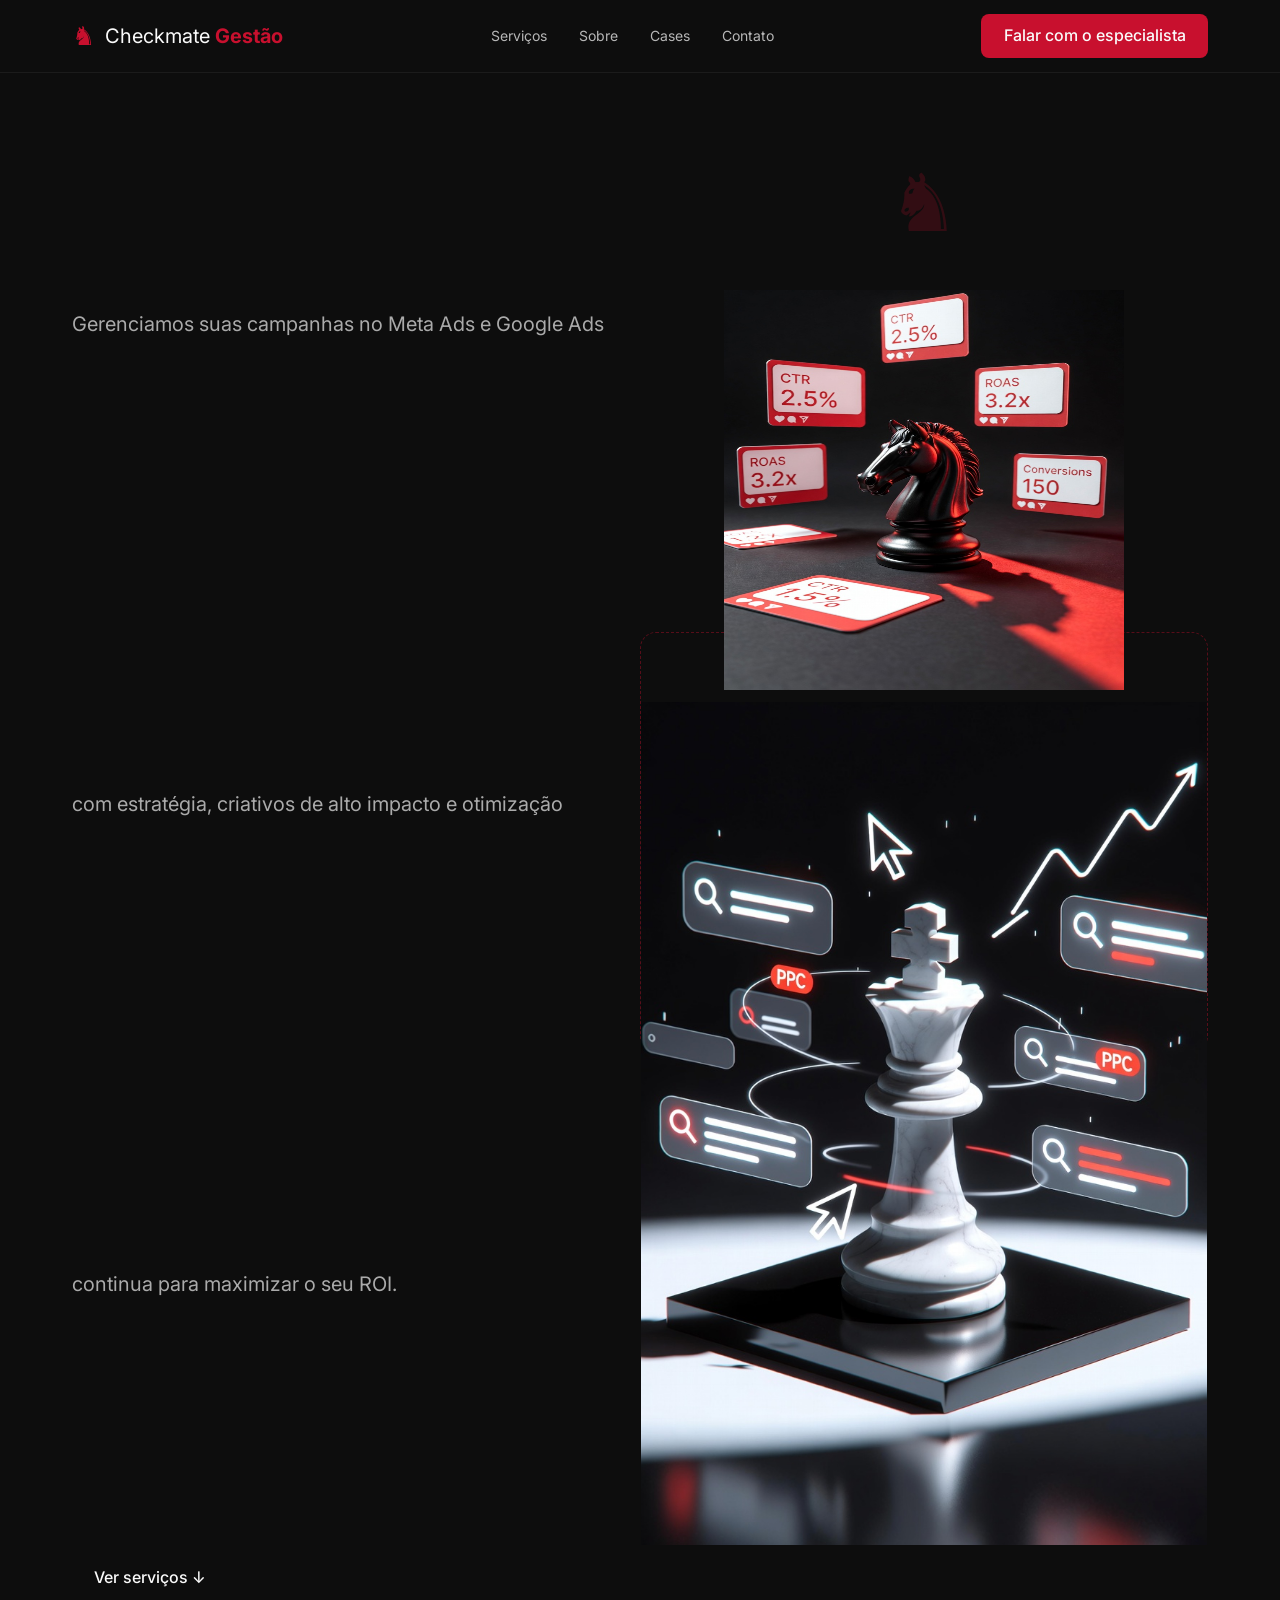
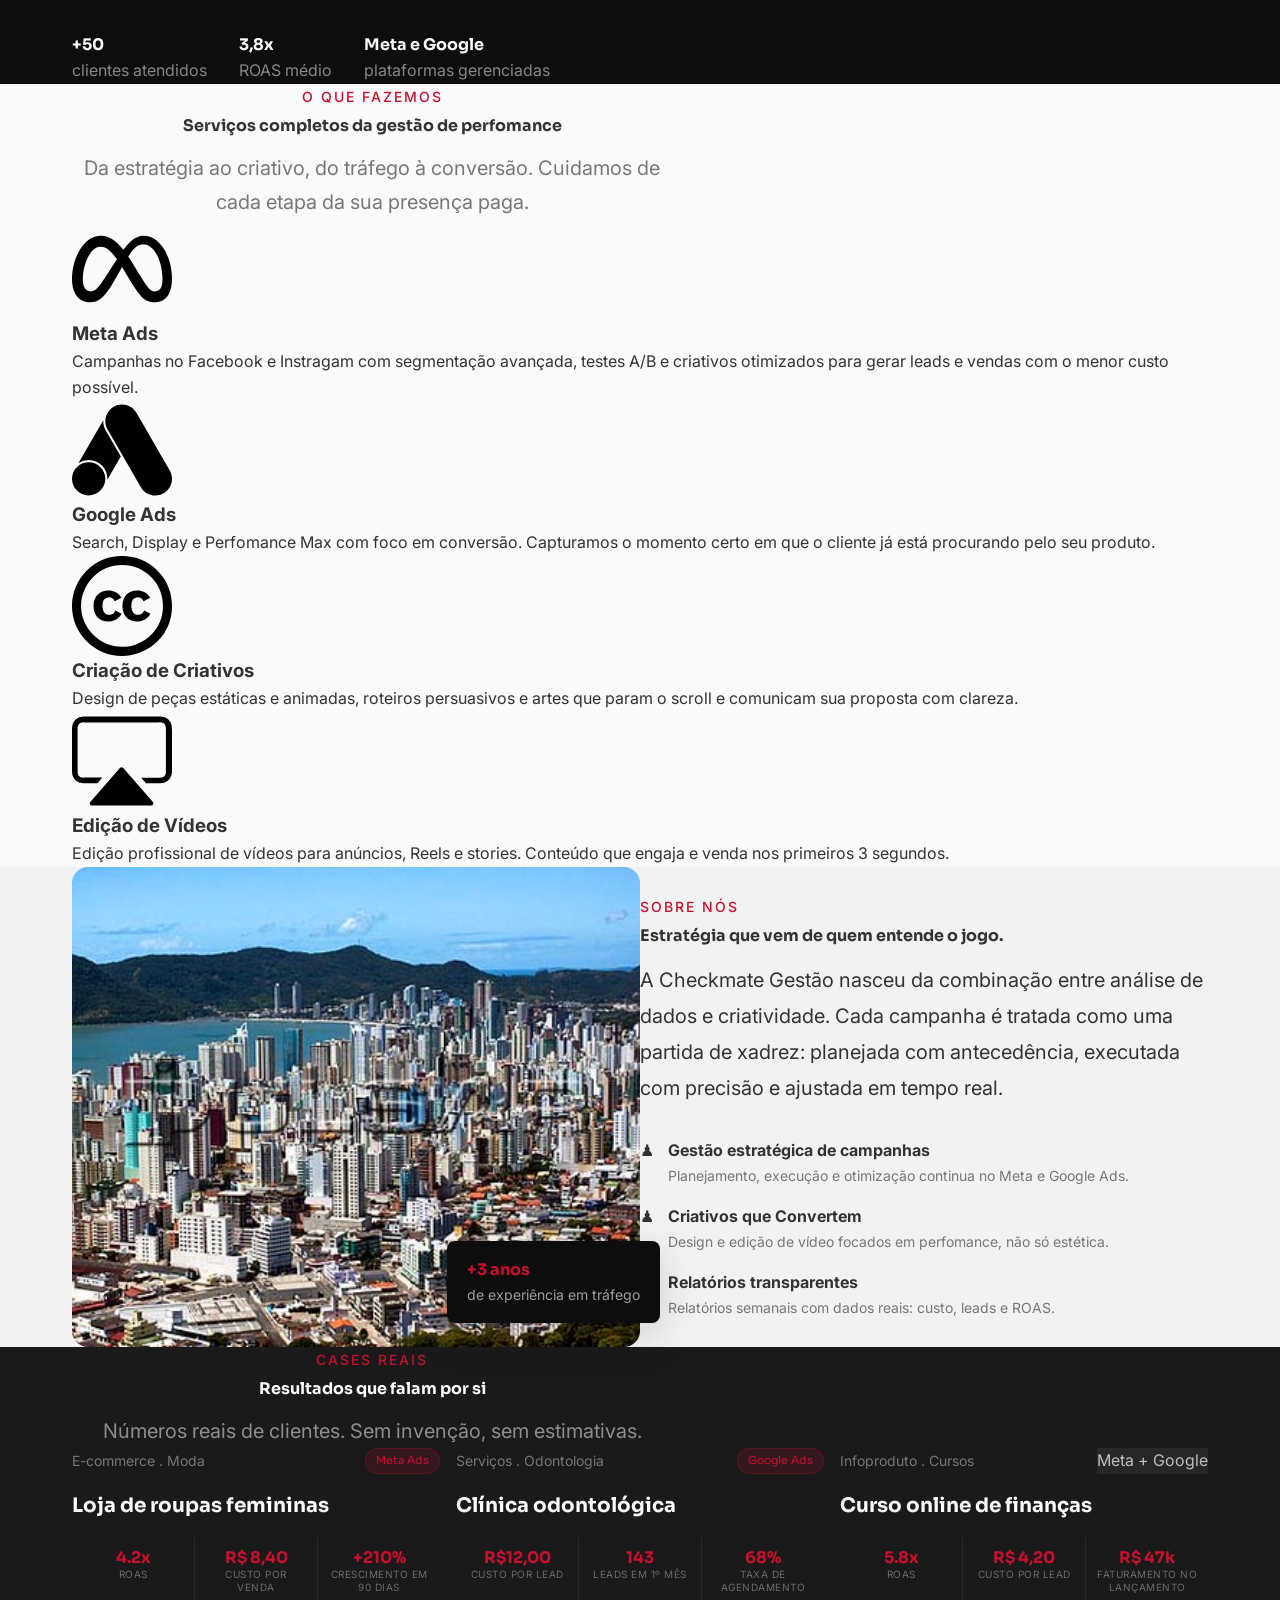
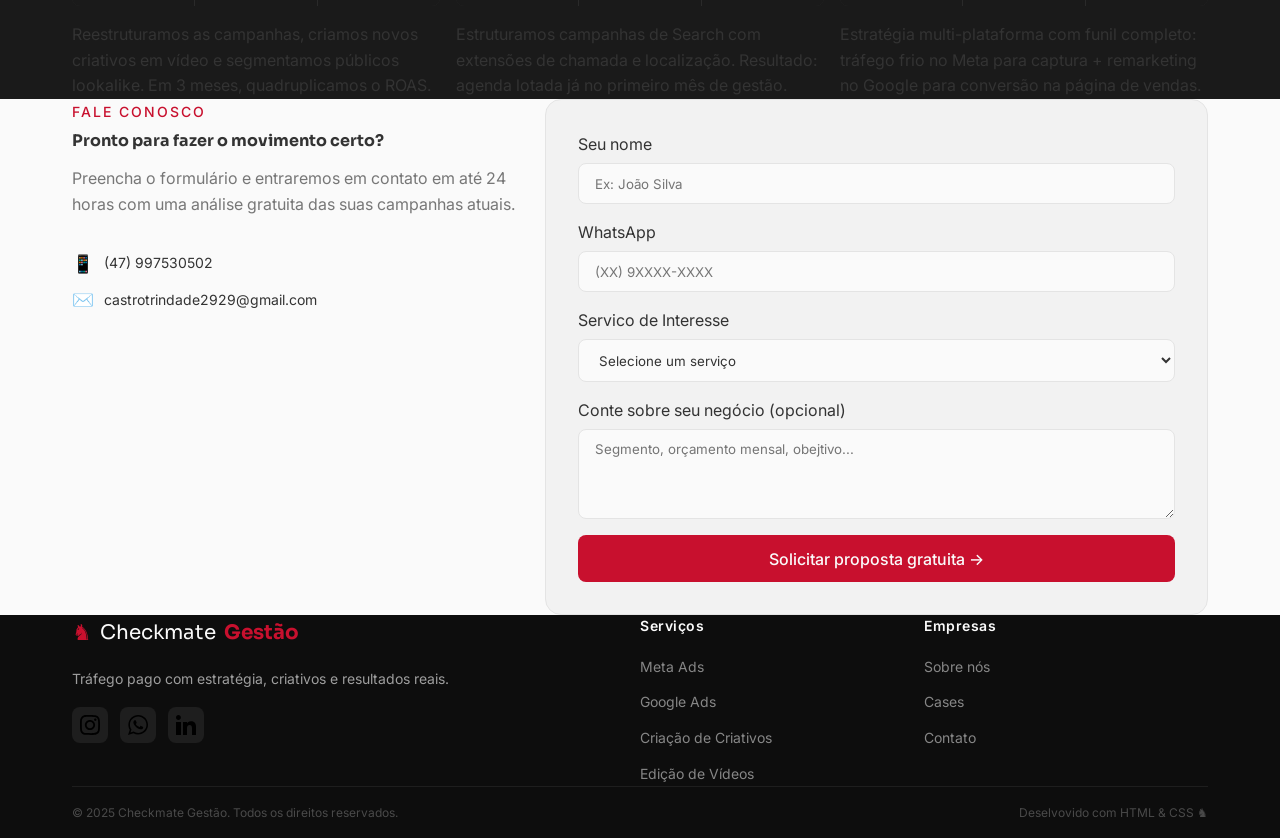
==== commit a984213b: "2.3" ====
--- a/index.html
+++ b/index.html
@@ -1,420 +1,491 @@
 <!DOCTYPE html>
 <html lang="pt-br">
+
 <head>
     <meta charset="UTF-8">
     <meta name="viewport" content="width=device-width, initial-scale=1.0">
     <title>Checkmate Gestão - Tráfego Pago que Converte</title>
     <link rel="preconnect" href="https://fonts.googleapis.com" />
     <link
-    href="https://fonts.googleapis.com/css2?family=Sora:wght@300;400;600;700&family=Inter:wght@300;400;500&display=swap"
-    rel="stylesheet"
-    />
+        href="https://fonts.googleapis.com/css2?family=Sora:wght@300;400;600;700&family=Inter:wght@300;400;500&display=swap"
+        rel="stylesheet" />
 
     <link rel="stylesheet" href="css/global.css">
     <link rel="stylesheet" href="css/navbar.css">
     <link rel="stylesheet" href="css/hero.css">
     <link rel="stylesheet" href="css/services.css">
-    <link rel="stylesheet" href="css/footbar.css">
     <link rel="stylesheet" href="css/about.css">
+    <link rel="stylesheet" href="css/cases.css">
     <link rel="stylesheet" href="css/contact.css">
-</head>
-
+    <link rel="stylesheet" href="css/footer.css">
+    <link rel="stylesheet" href="css/responsive.css">
 
 <body>
 
-<header class="navbar">
-    <div class="container navbar__inner">
-        <!--Logo do cavalim-->
-        <a href="#inicio" class="navbar__logo">
-            <span class="navbar__logo-icon">♞</span>
-            <span class="navbar__logo-text">
-                Checkmate <strong>Gestão</strong>
-            </span>
-        </a>
-
-        <nav class="navbar__nav">
-            <a href="#servicos">Serviços</a>
-            <a href="#sobre">Sobre</a>
-            <a href="#cases">Cases</a>
-            <a href="#contato">Contato</a>
-        </nav>
-
-        <a href="#contato" class="btn btn--primary">
-            Falar com o especialista
-        </a>
-    </div>    
-</header>
-
-<main>
-
-    <!--parte 1:hero-->
-<section class="hero" id="inicio">
-    <div class="container hero__inner">
-        <div class="hero__content">
-            <span class="hero__tag">
-                ♞ Gestão de Tráfego Pago  
-            </span>
-
-            <h1 class="hero__title">
-                Tráfego que <em>converte</em>,
-                resultados que <em>escalam</em>
-            </h1>
-
-            <p class="hero__subtitle">
-                Gerenciamos suas campanhas no Meta Ads e Google Ads
-                com estratégia, criativos de alto impacto e 
-                otimização continua para maximizar o seu ROI.
-            </p>
-
-            <div class="hero__actions">
-                <a href="#contato" class="btn btn--ghost">
-                    Ver serviços ↓
-                </a>
-            </div>
-
-            <div class="hero__stats">
-                <div class="hero__stat">
-                    <strong>+50</strong>
-                    <span>clientes atendidos</span>
-                </div>
-                <div class="hero__stat">
-                    <strong>3,8x</strong>
-                    <span>ROAS médio</span>
-                </div>
-                <div class="hero__stat">
-                    <strong>Meta e Google</strong>
-                    <span>plataformas gerenciadas</span>
-                </div>
-            </div>
-
+    <header class="navbar">
+        <div class="container navbar__inner">
+            <!--Logo do cavalim-->
+            <a href="#inicio" class="navbar__logo">
+                <span class="navbar__logo-icon">♞</span>
+                <span class="navbar__logo-text">
+                    Checkmate <strong>Gestão</strong>
+                </span>
+            </a>
+
+            <nav class="navbar__nav">
+                <a href="#servicos">Serviços</a>
+                <a href="#sobre">Sobre</a>
+                <a href="#cases">Cases</a>
+                <a href="#contato">Contato</a>
+            </nav>
+
+            <a href="#contato" class="btn btn--primary">
+                Falar com o especialista
+            </a>
         </div>
-
-        <div class="hero__images">
-            <div class="hero__image-placeholder">
-                <span>♞</span>
-                <p>
-                    <figure>
-                        <img src="assets/images/ctr.jpg" alt="ctr alto" width="400" height="400">
-                    </figure>
-                    <figure>
-                        <img src="assets/images/insta.jpg" alt="instagram">
-                    </figure>
-            </div>
-        </div>
-    </div>
-</section>
-
-    <!--parte 2:serviços-->
-<section class="services" id="servicos">
-    <div class="container">
-
-        <div class="section-header">
-            <span class="section-tag">O que fazemos</span>
-            <h2 class="section-title">
-                Serviços completos da gestão de perfomance
-            </h2>
-            <p class="section-subtitle">
-                Da estratégia ao criativo, do tráfego à conversão.
-                Cuidamos de cada etapa da sua presença paga. 
-            </p>
-        </div>
-
-        <div class="servicos__grid"></div>
-
-        <div class="service-grid">
-            <div class="service-card">
-                <div class="service-card__icon">
-                    <img src="assets/icons/meta.svg" alt="Meta ads" height="100" width="100"/>
-                </div>
-                <h3>Meta Ads</h3>
-                <p>Campanhas no Facebook e Instragam com segmentação
-                    avançada, testes A/B e criativos otimizados para gerar leads e vendas com o menor custo possível.</p>
-            </div>
-
-            <div class="service-card">
-                <div class="service-card__icon">
-                    <img src="assets/icons/googleads.svg" alt="Google Ads" width="100" height="100" />
-                </div>
-                <h3>Google Ads</h3>
-                <p>
-                    Search, Display e Perfomance Max com foco em
-                    conversão. Capturamos o momento certo em que
-                    o cliente já está procurando pelo seu produto.
-                </p>
-            </div>
-
-            <div class="service-card">
-                <div class="service-card__icon">
-                    <img src="assets/icons/creative.svg" alt="Criativos" height="100" width="100" />
-                </div>
-
-                <h3>Criação de Criativos</h3>
-                <p>
-                    Design de peças estáticas e animadas, roteiros persuasivos e artes que param o scroll e comunicam sua proposta com clareza.
-                </p>
-            </div>
-
-            <div class="service-card">
-                <div class="service-card__icon">
-                    <img src="assets/icons/video.svg" alt="Edição de Vídeo" width="100" height="100">
-                </div>
-                <h3>Edição de Vídeos</h3>
-                <p>
-                    Edição profissional de vídeos para anúncios, Reels e stories. Conteúdo que engaja e venda nos primeiros 3 segundos.
-                </p>
-            </div>
-        </div>
-    </div>
-</section>
-
-    <!--parte 3:sobre-->
-<section class="about" id="sobre">
-    <div class="container about__inner">
-
-        <div class="about__media">
-            <div class="about__image-wrap">
-
-                <img
-                src="assets/images/sobre.jpg"
-                alt="Localização"
-                class="about__image"
-                />
-
-                <div class="about__badge">
-                    <strong>+3 anos</strong>
-                    <span>de experiência em tráfego</span>
-                </div>
-            </div>
-        </div>
-
-        <div class="about__content">
-            <span class="section-tag">Sobre nós</span>
-
-            <h2 class="section-title" style="text-align: left;">
-                Estratégia que vem de quem entende o jogo.
-            </h2>
-
-            <p class="about__text">
-                A Checkmate Gestão nasceu da combinação entre análise de dados e criatividade. Cada campanha é tratada
-                como uma partida de xadrez: planejada com antecedência, executada com precisão e ajustada em tempo real.
-            </p>
-
-            <ul class="about__features">
-                <li>
-                    <span class="about__feature-icon">♟</span>
-                    <div>
-                        <strong>Gestão estratégica de campanhas</strong>
-                        <p>Planejamento, execução e otimização continua no Meta e Google Ads.</p>
-                    </div>
-                </li>
-                <li>
-                    <span class="about__feature-icon">♟</span>
-                    <div>
-                        <strong>Criativos que Convertem</strong>
-                        <p>Design e edição de vídeo focados em perfomance, não só estética.</p>
-                    </div>
-                </li>
-                <li>
-                    <span class="about__feature-icon">♟</span>
-                    <div>
-                        <strong>Relatórios transparentes</strong>
-                        <p>Relatórios semanais com dados reais: custo, leads e ROAS.</p>
-                    </div>
-                </li>
-            </ul>
-        </div>
-
-
-    </div>
-</section>
-
-
-<section class="cases" id="cases">
-    <div class="container">
-
-        <div class="section-header">
-            <span class="section-tag">Cases reais</span>
-            <h2 class="section-title">Resultados que falam por si</h2>
-            <p class="section-subtitle">
-                Números reais de clientes.
-                Sem invenção, sem estimativas.
-            </p>
-        </div>
-
-        <div class="cases__grid">
-           
-            <article class="case-card">
-                <div class="case-card__header">
-                    <span class="case-card__niche">E-commerce . Moda</span>
-                    <span class="case-card__platform">Meta Ads</span>
-                </div>
-                <h3 class="case-card__title">Loja de roupas femininas</h3>
-                <div class="case-card__metrics">
-                    <div class="metric">
-                        <strong>4.2x</strong>
-                        <span>ROAS</span>
-                    </div>
-                    <div class="metric">
-                        <strong>R$ 8,40</strong>
-                        <span>Custo por Venda</span>
-                    </div>
-                <div class="metric">
-                    <strong>+210%</strong>
-                    <span>Crescimento em 90 dias</span>
-                </div>
-                </div>
-                <p class="case-card__desc">
-                    Reestruturamos as campanhas, criamos novos
-                    criativos em vídeo e segmentamos públicos
-                    lookalike. Em 3 meses, quadruplicamos o ROAS.
-                </p>
-            </article>
-
-            <article class="case-card">
-                <div class="case-card__header">
-                    <span class="case-card__niche">Serviços . Odontologia</span>
-                    <span class="case-card__platform">Google Ads</span>
-                </div>
-                <h3 class="case-card__title">Clínica odontológica</h3>
-                <div class="case-card__metrics">
-                    <div class="metric">
-                        <strong>R$12,00</strong>
-                        <span>Custo por lead</span>
-                    </div>
-
-                <div class="metric">
-                    <strong>143</strong>
-                    <span>Leads em 1º mês</span>
-                </div>
-
-                <div class="metric">
-                    <strong>68%</strong>
-                    <span>Taxa de agendamento</span>
-                </div>
-                </div>
-
-                <p class="case-card__desc">
-                    Estruturamos campanhas de Search com extensões
-                    de chamada e localização. Resultado: agenda 
-                    lotada já no primeiro mês de gestão.
-                </p>
-            </article>
-        
-        <article class="case-card">
-            <div class="case-card__header">
-                <span class="case-card__niche">Infoproduto . Cursos</span>
-                <span class="case-card__platform--both">Meta + Google</span>
-            </div>
-
-            <h3 class="case-card__title">Curso online de finanças</h3>
-            <div class="case-card__metrics">
-                <div class="metric">
-                    <strong>5.8x</strong>
-                    <span>ROAS</span>
-                </div>
-                <div class="metric">
-                    <strong>R$ 4,20</strong>
-                    <span>Custo por lead</span>
-                </div>
-                <div class="metric">
-                    <strong>R$ 47k</strong>
-                    <span>Faturamento no lançamento</span>
-                </div>
-            </div>
-
-            <p class="case-card__desc">
-                Estratégia multi-plataforma com funil completo:
-            tráfego frio no Meta para captura + remarketing
-                no Google para conversão na página de vendas.
-            </p>
-        </article>
-        
-        
-        
-        </div>
-    </div>
-</section>
-<section class="contact" id="contato">
-    <div class="container contact__inner">
-
-        <div class="contact__info">
-            <span class="section-tag">Fale conosco</span>
-            <h2 class="section-title" style="text-align: left;">
-                Pronto para fazer o movimento certo?
-            </h2>
-            <p>
-                Preencha o formulário e entraremos em contato
-                em até 24 horas com uma análise gratuita
-                das suas campanhas atuais.
-            </p>
-
-            <div class="contact__direct">
-                <a href=" https://wa.me/554797530502" class="contact__link" target="_blank">
-                    <span class="contact__link-icon">📱</span>
-                    <span>(47) 997530502</span>
-                </a>
-                <a href="mailto:castrotrindade2929@gmail.com" class="contact__link">
-                    <span class="contact__link-icon">✉️</span>
-                    <span>castrotrindade2929@gmail.com</span>
-                </a>
-        </div>
-        </div>
-             
-        <div class="contact__form-wrap">
-            <form class="contact__form" id="contactForm">
-
-                <div class="form-group">
-                    <label for="name">Seu nome</label>
-                    <input
-                    type="text"
-                    id="name"
-                    name="name"
-                    placeholder="Ex: João Silva"
-                    required
-                    />
-                </div>
-
-                <div class="form-group">
-                    <label for="whatsapp">WhatsApp</label>
-                    <input
-                    type="tel"
-                    id="whatsapp"
-                    name="whatsapp"
-                    placeholder="(XX) 9XXXX-XXXX"
-                    required
-                    />
-                </div>
-
-                <div class="form-group">
-                    <label for="service">Servico de Interesse</label>
-                    <select id="service" name="service">
-                        <option value="">Selecione um serviço</option>
-                        <option value="meta">Meta Ads (Facebook/Instagram)</option>
-                        <option value="google">Google Ads</option>
-                        <option value="criativos">Criação de Criativos</option>
-                        <option value="video">Edição de Vídeos</option>
-                        <option value="completo">Gestão Completa</option>
-                    </select>
-                </div>
-
-                <div class="form-group">
-                    <label form="message">Conte sobre seu negócio <span>(opcional)</span></label>
-                    <textarea
-                    id="message"
-                    name="message"
-                    rows="3"
-                    placeholder="Segmento, orçamento mensal, obejtivo..."
-                    ></textarea>
-                </div>
-
-                <button type="submit" class="btn btn--primary btn--full">
-                    Solicitar proposta gratuita →
-                </button>
-
-            </form>
-        </div>
-    </div>
-</section>
-</main>
+    </header>
+
+    <main>
+
+        <!--parte 1:hero-->
+        <section class="hero" id="inicio">
+            <div class="container hero__inner">
+                <div class="hero__content">
+                    <span class="hero__tag">
+                        ♞ Gestão de Tráfego Pago
+                    </span>
+
+                    <h1 class="hero__title">
+                        Tráfego que <em>converte</em>,
+                        resultados que <em>escalam</em>
+                    </h1>
+
+                    <p class="hero__subtitle">
+                        Gerenciamos suas campanhas no Meta Ads e Google Ads
+                        com estratégia, criativos de alto impacto e
+                        otimização continua para maximizar o seu ROI.
+                    </p>
+
+                    <div class="hero__actions">
+                        <a href="#contato" class="btn btn--ghost">
+                            Ver serviços ↓
+                        </a>
+                    </div>
+
+                    <div class="hero__stats">
+                        <div class="hero__stat">
+                            <strong>+50</strong>
+                            <span>clientes atendidos</span>
+                        </div>
+                        <div class="hero__stat">
+                            <strong>3,8x</strong>
+                            <span>ROAS médio</span>
+                        </div>
+                        <div class="hero__stat">
+                            <strong>Meta e Google</strong>
+                            <span>plataformas gerenciadas</span>
+                        </div>
+                    </div>
+
+                </div>
+
+                <div class="hero__images">
+                    <div class="hero__image-placeholder">
+                        <span>♞</span>
+                        <p>
+                        <figure>
+                            <img src="assets/images/ctr.jpg" alt="ctr alto" width="400" height="400">
+                        </figure>
+                        <figure>
+                            <img src="assets/images/insta.jpg" alt="instagram">
+                        </figure>
+                    </div>
+                </div>
+            </div>
+        </section>
+
+        <!--parte 2:serviços-->
+        <section class="services" id="servicos">
+            <div class="container">
+
+                <div class="section-header">
+                    <span class="section-tag">O que fazemos</span>
+                    <h2 class="section-title">
+                        Serviços completos da gestão de perfomance
+                    </h2>
+                    <p class="section-subtitle">
+                        Da estratégia ao criativo, do tráfego à conversão.
+                        Cuidamos de cada etapa da sua presença paga.
+                    </p>
+                </div>
+
+                <div class="servicos__grid"></div>
+
+                <div class="service-grid">
+                    <div class="service-card">
+                        <div class="service-card__icon">
+                            <img src="assets/icons/meta.svg" alt="Meta ads" height="100" width="100" />
+                        </div>
+                        <h3>Meta Ads</h3>
+                        <p>Campanhas no Facebook e Instragam com segmentação
+                            avançada, testes A/B e criativos otimizados para gerar leads e vendas com o menor custo
+                            possível.</p>
+                    </div>
+
+                    <div class="service-card">
+                        <div class="service-card__icon">
+                            <img src="assets/icons/googleads.svg" alt="Google Ads" width="100" height="100" />
+                        </div>
+                        <h3>Google Ads</h3>
+                        <p>
+                            Search, Display e Perfomance Max com foco em
+                            conversão. Capturamos o momento certo em que
+                            o cliente já está procurando pelo seu produto.
+                        </p>
+                    </div>
+
+                    <div class="service-card">
+                        <div class="service-card__icon">
+                            <img src="assets/icons/creative.svg" alt="Criativos" height="100" width="100" />
+                        </div>
+
+                        <h3>Criação de Criativos</h3>
+                        <p>
+                            Design de peças estáticas e animadas, roteiros persuasivos e artes que param o scroll e
+                            comunicam sua proposta com clareza.
+                        </p>
+                    </div>
+
+                    <div class="service-card">
+                        <div class="service-card__icon">
+                            <img src="assets/icons/video.svg" alt="Edição de Vídeo" width="100" height="100">
+                        </div>
+                        <h3>Edição de Vídeos</h3>
+                        <p>
+                            Edição profissional de vídeos para anúncios, Reels e stories. Conteúdo que engaja e venda
+                            nos primeiros 3 segundos.
+                        </p>
+                    </div>
+                </div>
+            </div>
+        </section>
+
+        <!--parte 3:sobre-->
+        <section class="about" id="sobre">
+            <div class="container about__inner">
+
+                <div class="about__media">
+                    <div class="about__image-wrap">
+
+                        <img src="assets/images/sobre.jpg" alt="Localização" class="about__image" width="60"
+                            height="60" />
+
+                        <div class="about__badge">
+                            <strong>+3 anos</strong>
+                            <span>de experiência em tráfego</span>
+                        </div>
+                    </div>
+                </div>
+
+                <div class="about__content">
+                    <span class="section-tag">Sobre nós</span>
+
+                    <h2 class="section-title" style="text-align: left;">
+                        Estratégia que vem de quem entende o jogo.
+                    </h2>
+
+                    <p class="about__text">
+                        A Checkmate Gestão nasceu da combinação entre análise de dados e criatividade. Cada campanha é
+                        tratada
+                        como uma partida de xadrez: planejada com antecedência, executada com precisão e ajustada em
+                        tempo real.
+                    </p>
+
+                    <ul class="about__features">
+                        <li>
+                            <span class="about__feature-icon">♟</span>
+                            <div>
+                                <strong>Gestão estratégica de campanhas</strong>
+                                <p>Planejamento, execução e otimização continua no Meta e Google Ads.</p>
+                            </div>
+                        </li>
+                        <li>
+                            <span class="about__feature-icon">♟</span>
+                            <div>
+                                <strong>Criativos que Convertem</strong>
+                                <p>Design e edição de vídeo focados em perfomance, não só estética.</p>
+                            </div>
+                        </li>
+                        <li>
+                            <span class="about__feature-icon">♟</span>
+                            <div>
+                                <strong>Relatórios transparentes</strong>
+                                <p>Relatórios semanais com dados reais: custo, leads e ROAS.</p>
+                            </div>
+                        </li>
+                    </ul>
+                </div>
+
+
+            </div>
+        </section>
+
+
+        <section class="cases" id="cases">
+            <div class="container">
+
+                <div class="section-header">
+                    <span class="section-tag">Cases reais</span>
+                    <h2 class="section-title">Resultados que falam por si</h2>
+                    <p class="section-subtitle">
+                        Números reais de clientes.
+                        Sem invenção, sem estimativas.
+                    </p>
+                </div>
+
+                <div class="cases__grid">
+
+                    <article class="case-card">
+                        <div class="case-card__header">
+                            <span class="case-card__niche">E-commerce . Moda</span>
+                            <span class="case-card__platform">Meta Ads</span>
+                        </div>
+                        <h3 class="case-card__title">Loja de roupas femininas</h3>
+                        <div class="case-card__metrics">
+                            <div class="metric">
+                                <strong>4.2x</strong>
+                                <span>ROAS</span>
+                            </div>
+                            <div class="metric">
+                                <strong>R$ 8,40</strong>
+                                <span>Custo por Venda</span>
+                            </div>
+                            <div class="metric">
+                                <strong>+210%</strong>
+                                <span>Crescimento em 90 dias</span>
+                            </div>
+                        </div>
+                        <p class="case-card__desc">
+                            Reestruturamos as campanhas, criamos novos
+                            criativos em vídeo e segmentamos públicos
+                            lookalike. Em 3 meses, quadruplicamos o ROAS.
+                        </p>
+                    </article>
+
+                    <article class="case-card">
+                        <div class="case-card__header">
+                            <span class="case-card__niche">Serviços . Odontologia</span>
+                            <span class="case-card__platform">Google Ads</span>
+                        </div>
+                        <h3 class="case-card__title">Clínica odontológica</h3>
+                        <div class="case-card__metrics">
+                            <div class="metric">
+                                <strong>R$12,00</strong>
+                                <span>Custo por lead</span>
+                            </div>
+
+                            <div class="metric">
+                                <strong>143</strong>
+                                <span>Leads em 1º mês</span>
+                            </div>
+
+                            <div class="metric">
+                                <strong>68%</strong>
+                                <span>Taxa de agendamento</span>
+                            </div>
+                        </div>
+
+                        <p class="case-card__desc">
+                            Estruturamos campanhas de Search com extensões
+                            de chamada e localização. Resultado: agenda
+                            lotada já no primeiro mês de gestão.
+                        </p>
+                    </article>
+
+                    <article class="case-card">
+                        <div class="case-card__header">
+                            <span class="case-card__niche">Infoproduto . Cursos</span>
+                            <span class="case-card__platform--both">Meta + Google</span>
+                        </div>
+
+                        <h3 class="case-card__title">Curso online de finanças</h3>
+                        <div class="case-card__metrics">
+                            <div class="metric">
+                                <strong>5.8x</strong>
+                                <span>ROAS</span>
+                            </div>
+                            <div class="metric">
+                                <strong>R$ 4,20</strong>
+                                <span>Custo por lead</span>
+                            </div>
+                            <div class="metric">
+                                <strong>R$ 47k</strong>
+                                <span>Faturamento no lançamento</span>
+                            </div>
+                        </div>
+
+                        <p class="case-card__desc">
+                            Estratégia multi-plataforma com funil completo:
+                            tráfego frio no Meta para captura + remarketing
+                            no Google para conversão na página de vendas.
+                        </p>
+                    </article>
+
+
+
+                </div>
+            </div>
+        </section>
+        <section class="contact" id="contato">
+            <div class="container contact__inner">
+
+                <div class="contact__info">
+                    <span class="section-tag">Fale conosco</span>
+                    <h2 class="section-title" style="text-align: left;">
+                        Pronto para fazer o movimento certo?
+                    </h2>
+                    <p>
+                        Preencha o formulário e entraremos em contato
+                        em até 24 horas com uma análise gratuita
+                        das suas campanhas atuais.
+                    </p>
+
+                    <div class="contact__direct">
+                        <a href=" https://wa.me/554797530502" class="contact__link" target="_blank">
+                            <span class="contact__link-icon">📱</span>
+                            <span>(47) 997530502</span>
+                        </a>
+                        <a href="mailto:castrotrindade2929@gmail.com" class="contact__link">
+                            <span class="contact__link-icon">✉️</span>
+                            <span>castrotrindade2929@gmail.com</span>
+                        </a>
+                    </div>
+                </div>
+
+                <div class="contact__form-wrap">
+                    <form class="contact__form" id="contactForm">
+
+                        <div class="form-group">
+                            <label for="name">Seu nome</label>
+                            <input type="text" id="name" name="name" placeholder="Ex: João Silva" required />
+                        </div>
+
+                        <div class="form-group">
+                            <label for="whatsapp">WhatsApp</label>
+                            <input type="tel" id="whatsapp" name="whatsapp" placeholder="(XX) 9XXXX-XXXX" required />
+                        </div>
+
+                        <div class="form-group">
+                            <label for="service">Servico de Interesse</label>
+                            <select id="service" name="service">
+                                <option value="">Selecione um serviço</option>
+                                <option value="meta">Meta Ads (Facebook/Instagram)</option>
+                                <option value="google">Google Ads</option>
+                                <option value="criativos">Criação de Criativos</option>
+                                <option value="video">Edição de Vídeos</option>
+                                <option value="completo">Gestão Completa</option>
+                            </select>
+                        </div>
+
+                        <div class="form-group">
+                            <label form="message">Conte sobre seu negócio <span>(opcional)</span></label>
+                            <textarea id="message" name="message" rows="3"
+                                placeholder="Segmento, orçamento mensal, obejtivo..."></textarea>
+                        </div>
+
+                        <button type="submit" class="btn btn--primary btn--full">
+                            Solicitar proposta gratuita →
+                        </button>
+
+                    </form>
+                </div>
+            </div>
+        </section>
+
+    </main>
+        <footer class="footer">
+            <div class="container">
+                <div class="footer__top">
+                    <div class="footer__brand">
+                        <a href="#inicio" class="footer__logo">
+                            <span>♞</span> Checkmate <strong>Gestão</strong>
+                        </a>
+                        <p>
+                            Tráfego pago com estratégia,
+
+                            criativos e resultados reais.
+                        </p>
+
+                        <div class="footer__socials">
+                            <a href="https://instagram.com/checkmate.gestao" target="_blank" aria-label="Instagram">
+                                <img src="assets/icons/instagram-167-svgrepo-com.svg" alt="Instagram" width="20" />
+                            </a>
+                            <a href="https://wa.me/5547997530502" target="_blank" aria-label="WhatsApp">
+                                <img src="assets/icons/whatsapp-logo-variant-svgrepo-com.svg" alt="WhatsApp"
+                                    width="20" />
+                            </a>
+                            <a href="https://linkedin.com" target="_blank" aria-label="LinkedIn">
+                                <img src="assets/icons/linkedin-161-svgrepo-com.svg" alt="LinkedIn" width="20" />
+                            </a>
+                        </div>
+                    </div>
+
+                    <div class="footer__col">
+                        <h4>Serviços</h4>
+                        <ul>
+                            <li><a href="#servicos">Meta Ads</a></li>
+                            <li><a href="#servicos">Google Ads</a></li>
+                            <li><a href="#servicos">Criação de Criativos</a></li>
+                            <li><a href="#servicos">Edição de Vídeos</a></li>
+                        </ul>
+                    </div>
+
+
+                    <div class="footer__col">
+                        <h4>Empresas</h4>
+                        <ul>
+                            <li><a href="#sobre">Sobre nós</a></li>
+                            <li><a href="#cases">Cases</a></li>
+                            <li><a href="#contato">Contato</a></li>
+                        </ul>
+                    </div>
+
+                </div>
+
+                <div class="footer__bottom">
+                    <span>© 2025 Checkmate Gestão. Todos os direitos reservados.</span>
+                    <span>Deselvovido com HTML & CSS ♞</span>
+                </div>
+            </div>
+        </footer>
+
+        <script>
+
+            const form = document.getElementById('contactForm');
+
+            const WHATSAPP_NUMBER = '5547997530502';
+
+            form.addEventListener('submit', function (event) {
+                event.preventDefault();
+
+                const name = document.getElementById('name').valeu;
+                const whatsapp = document.getElementById('whatsapp').value;
+                const service = document.getElementById('service').value;
+                const messafe = document.getElementById('message').value;
+
+                const text = `Olá! Meu nome é ${name}.
+    WhatsApp: ${whatsapp}
+    Interesse: ${service || 'Não informado'}
+    Mensagem: ${message || 'Sem mensagem adicional'}`;
+
+                const encodedText = encodeURIComponent(text);
+
+                const utl = `https://wa.me/$[WHATSAPP_NUMBER]?text-${encodedText}`;
+                window.open(url, '_blank');
+
+            });
+        </script>
+
 </body>
+
 </html>
--- a/css/cases.css
+++ b/css/cases.css
@@ -0,0 +1,102 @@
+.cases {
+    padding: var(--space-2x1) 0;
+    background-color: var(--color-dark);
+}
+
+.cases .section-tag { color: var(--color-primary); }
+.cases .section-title {color: var(--color-white); }
+.cases .section-subtitle {color: rgba(255, 255, 255, 0.5); }
+
+.cases__grid {
+    display: grid;
+    grid-template-columns: repeat(3, 1fr);
+    gap: var(--space-md);
+}
+
+.cases-card {
+    background: #1f1f1f;
+    border: 1px solid #2a2a2a;
+    border-radius: var(--radius-lg);
+    padding: var(--space-lg);
+    transition: border-color 0.25s ease, transform 0.25s ease;
+}
+
+.case-card:hover {
+    border-color: var(--color-primary);
+    transform: translateY(-4px);
+}
+
+.case-card__header {
+    display: flex;
+    justify-content: space-between;
+    align-items: center;
+    margin-bottom: var(--space-md);
+}
+
+.case-card__niche {
+    font-size: var(--text-sm);
+    color: rgba(255,255,255,0.4);
+}
+
+.case-card__platform {
+    font-family: var(--font-title);
+    font-size: 11px;
+    padding: 3px 10px;
+    border-radius: 100px;
+    background-color: rgba(200,16,46,0.15);
+    color: var(--color-primary);
+    border: 1px solid rgba(200,16,46,0.25);
+}
+
+.case-card__platform--both {
+    background: rgba(255,255,255,0.06);
+    color: rgba(255,255,255,0.7);
+    border-color: rgba(255,255,255,0.1);
+}
+
+.case-card__title {
+    font-family: var(--font-title);
+    font-size: var(--text-lg);
+    color: var(--color-white);
+    margin-bottom: var(--space-md);
+}
+
+.case-card__metrics {
+    display: grid;
+    grid-template-columns: repeat(3, 1fr);
+    gap: 1px;
+    background: #2a2a2a;
+    border-radius: var(--radius);
+    overflow: hidden;
+    margin-bottom: var(--space-md);
+}
+
+.metric {
+    background: #1a1a1a;
+    padding: 12px 10px;
+    text-align: center;
+    display: flex;
+    flex-direction: column;
+    gap: 2px;
+}
+
+.metric strong {
+    font-family: var(--font-title);
+    font-size: var(--text-x1);
+    color: var(--color-primary);
+    line-height: 1;
+}
+
+.metric span {
+    font-size: 10px;
+    color: rgba(255,255,255,0.35);
+    text-transform: uppercase;
+    letter-spacing: 0.5px;
+    line-height: 1.3;
+}
+
+.cases-card__desc {
+    font-size: var(--text-sm);
+    color: rgba(255,255,255,0.45);
+    line-height: 1.7;
+}
--- a/css/contact.css
+++ b/css/contact.css
@@ -19,3 +19,63 @@
     gap: var(--space-sm);
 }
 
+.contact__link {
+    display: flex;
+    align-items: center;
+    gap: 10px;
+    font-size: var(--text-sm);
+    color: var(--color-text);
+    transition: color 0.2s;
+}
+
+.contact__link:hover { color: var(--color-primary); }
+.contact__link-icon { font-size: 1.1rem; }
+
+.contact__form-wrap {
+    background: var(--color-gray);
+    border: 1px solid var(--color-gray-2);
+    border-radius: var(--radius-lg);
+    padding: var(--space-lg);
+}
+
+.form-group {
+    display: flex;
+    flex-direction: column;
+    gap: 6px;
+    margin-bottom: var(--space-md);
+}
+
+.form-group label span { color: var(--color-tex-light); font-weight: 400; }
+
+.contact__form input,
+.contact__form select,
+.contact__form textarea {
+    width: 100%;
+    padding: 0.7rem 1rem;
+    border: 1px solid var(--color-gray-2);
+    border-radius: var(--radius);
+    font-family: var(--text-sm);
+    background: var(--color-white);
+    color: var(--color-text);
+    transition: border-color 0.2 ease, box-shadow 0.2s ease;
+    outline: none;
+}
+
+.contact__form input:focus,
+.contact__form select:focus,
+.contact__form textarea:focus {
+    border-color: var(--color-primary);
+    box-shadow: 0 0 0 3px rgba(200, 16, 46, 0.1);
+}
+
+.contact__form textarea{
+resize:vertical;
+min-height: 90px;
+}
+
+.btn--full {
+    width: 100%;
+    justify-content: center;
+    padding: 0.85rem;
+    font-size: var(--text-base);
+}
--- a/css/footer.css
+++ b/css/footer.css
@@ -0,0 +1,87 @@
+.footer {
+    background-color: var(--color-black);
+    color: rgba(255, 255, 255, 0.6);
+    padding-top: var(--space-x1);
+}
+
+.footer__top {
+    display: grid;
+    grid-template-columns: 2fr 1fr 1fr;
+    gap: var(--space-x1);
+    padding-bottom: var(--space-x1);
+    border-bottom: 1px solid rgba(255, 255, 255, 0.07);
+}
+
+.footer__logo {
+    display: inline-flex;
+    align-items: center;
+    gap: 8px;
+    font-family: var(--font-title);
+    font-size: var(--text-lg);
+    color: var(--color-white);
+    margin-bottom: var(--space-md);
+}
+
+.footer__logo span { color: var(--color-primary); font-size: 1.4rem; }
+.footer__logo strong { color: var(--color-primary); }
+
+.footer__brand p {
+    font-size: var(--text-sm);
+    line-height: 1.7;
+    margin-bottom: var(--space-md);
+}
+
+.footer__socials {
+    display: flex;
+    gap: 12px;
+}
+
+.footer__socials a {
+    width: 36px;
+    height: 36px;
+    background: rgba(255, 255, 255, 0.07);
+    border-radius: var(--radius);
+    display: flex;
+    align-items: center;
+    justify-content: center;
+    transition: background 0.2s;
+}
+
+.footer__socials a:hover { background: var(--color-primary); }
+
+.footer__col h4 {
+    font-size: var(--text-sm);
+    font-weight: 600;
+    color: var(--color-white);
+    margin-bottom: var(--space-md);
+    letter-spacing: 0.5px;
+}
+
+.footer__col ul {
+    list-style: none;
+    padding: 0;
+    display: flex;
+    flex-direction: column;
+    gap: 10px;
+}
+
+.footer__col a {
+    font-size: var(--text-sm);
+    color: rgba(255, 255, 255, 0.5);
+    transition: color 0.2s;
+}
+
+.footer__col:hover { color: var(--color-primary); }
+
+.footer__bottom {
+    display: flex;
+    justify-content: space-between;
+    align-items: center;
+    padding: var(--space-md) 0;
+    font-size: 12px;
+    color: rgba(255, 255, 255, 0.25);
+    flex-wrap: wrap;
+    gap: 8px;
+}
+
+
--- a/css/responsive.css
+++ b/css/responsive.css
@@ -0,0 +1,103 @@
+
+@media (max-width: 1023px) {
+
+  /* Navbar: oculta links, mantém logo e CTA */
+  .navbar__nav  { display: none; }
+
+  /* Hero: empilha as colunas */
+  .hero__inner {
+    grid-template-columns: 1fr;
+    text-align: center;
+  }
+
+  .hero__subtitle  { max-width: 100%; }
+  .hero__actions   { justify-content: center; }
+  .hero__stats     { justify-content: center; }
+  .hero__image     { display: none; } /* esconde imagem no tablet */
+
+  /* Serviços: 4 colunas → 2 colunas */
+  .services__grid {
+    grid-template-columns: repeat(2, 1fr);
+  }
+
+  /* Sobre: empilha */
+  .about__inner {
+    grid-template-columns: 1fr;
+  }
+
+  .about__badge { right: 20px; }
+
+  /* Cases: 3 colunas → 1 coluna */
+  .cases__grid {
+    grid-template-columns: 1fr;
+    max-width: 480px;
+    margin: 0 auto;
+  }
+
+  /* Contato: empilha */
+  .contact__inner {
+    grid-template-columns: 1fr;
+  }
+
+  /* Footer: reorganiza colunas */
+  .footer__top {
+    grid-template-columns: 1fr 1fr;
+  }
+
+  .footer__brand {
+    grid-column: 1 / -1;  /* ocupa toda a largura */
+  }
+}
+
+
+/* ===========================================
+   MOBILE — max-width: 767px
+   =========================================== */
+@media (max-width: 767px) {
+
+  /* Tamanhos de fonte menores */
+  .hero__title   { font-size: var(--text-3xl); }
+  .section-title { font-size: var(--text-2xl); }
+
+  /* Navbar: botão CTA menor */
+  .navbar__inner { height: 60px; }
+  .btn--primary { font-size: 12px; padding: 0.5rem 0.9rem; }
+
+  /* Serviços: 2 → 1 coluna */
+  .services__grid {
+    grid-template-columns: 1fr;
+  }
+
+  /* Hero: ajusta padding (navbar menor) */
+  .hero {
+    padding-top: calc(60px + var(--space-xl));
+  }
+
+  /* Hero: ações empilhadas */
+  .hero__actions {
+    flex-direction: column;
+    align-items: center;
+  }
+
+  .btn--ghost, .btn--primary { width: 100%; justify-content: center; }
+
+  /* Stats do hero: scroll horizontal */
+  .hero__stats {
+    overflow-x: auto;
+    padding-bottom: 8px;
+  }
+
+  /* Sobre: reduz imagem */
+  .about__image  { height: 280px; }
+  .about__badge  { right: 12px; bottom: 12px; }
+
+  /* Contato: form sem padding lateral extra */
+  .contact__form-wrap { padding: var(--space-md); }
+
+  /* Footer: empilha tudo */
+  .footer__top    { grid-template-columns: 1fr; }
+  .footer__bottom { flex-direction: column; text-align: center; }
+
+  /* Container: padding menor */
+  .container { padding: 0 var(--space-md); }
+}
